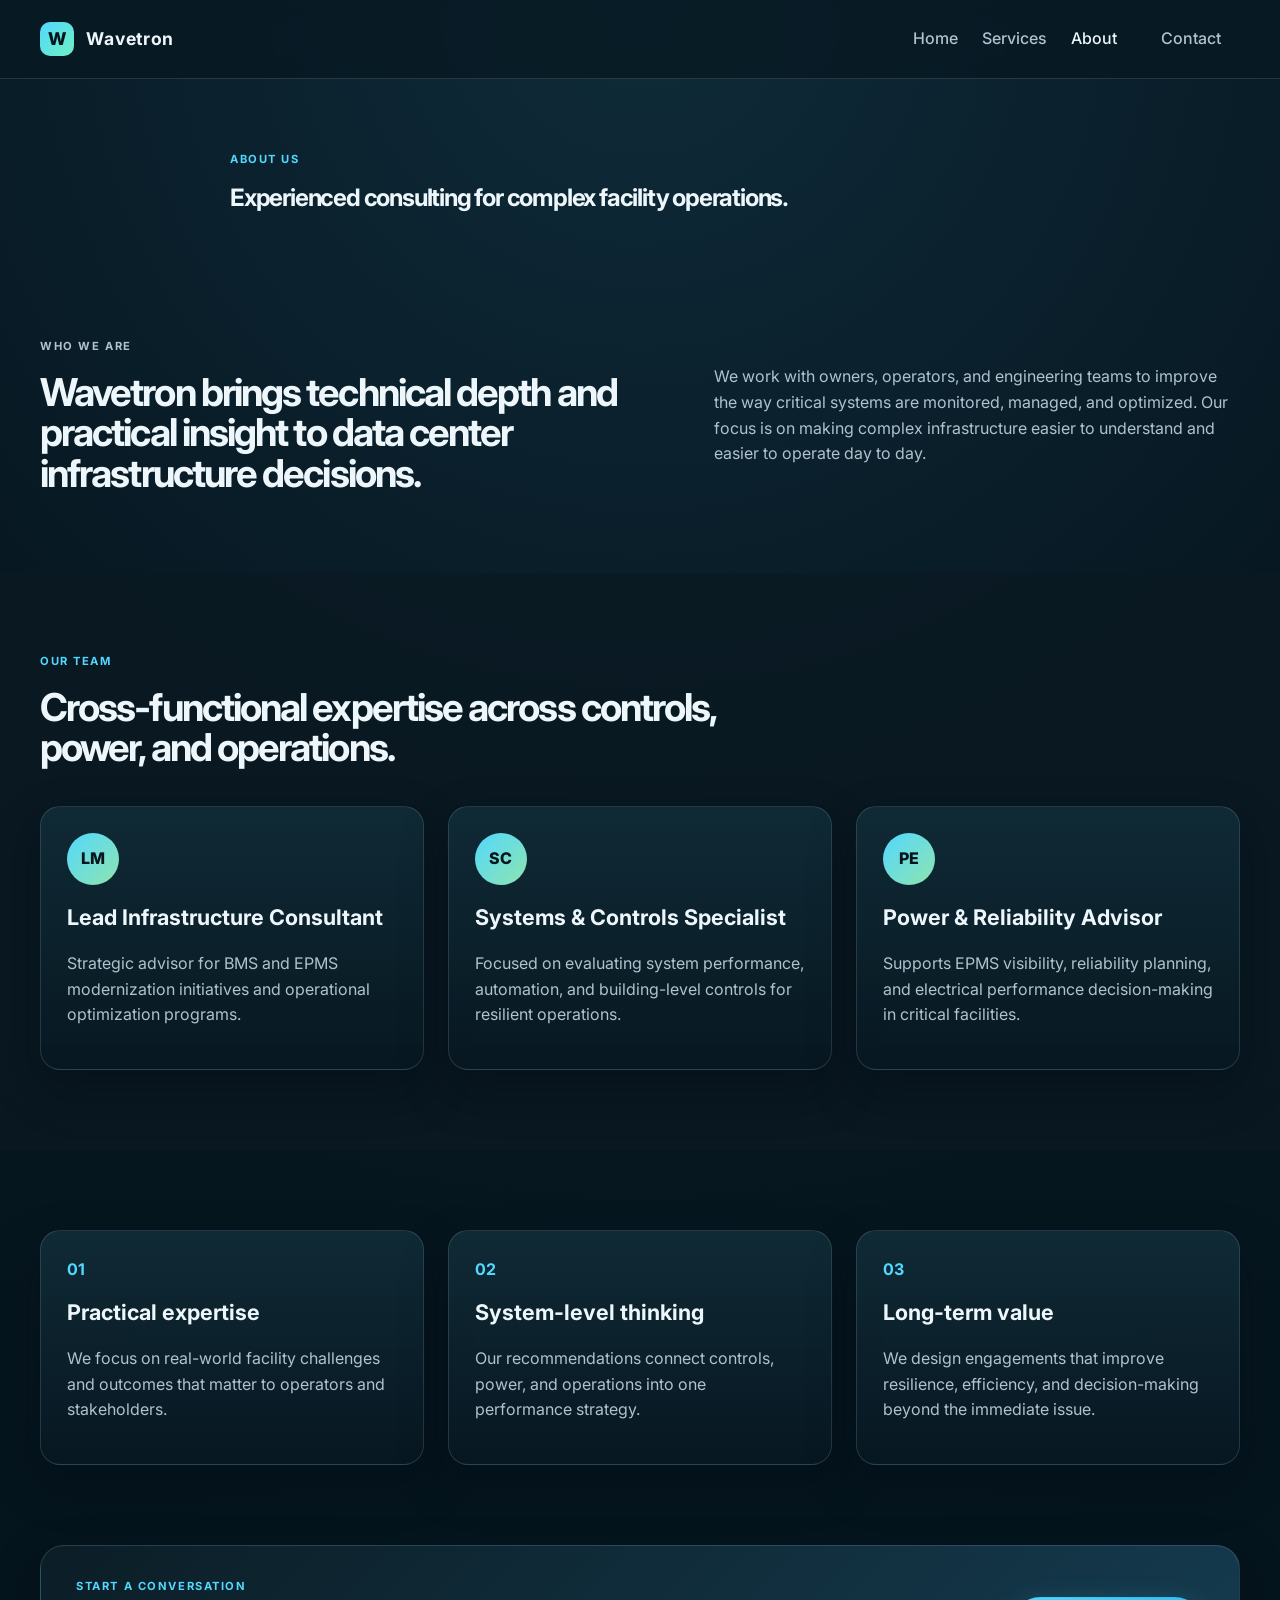
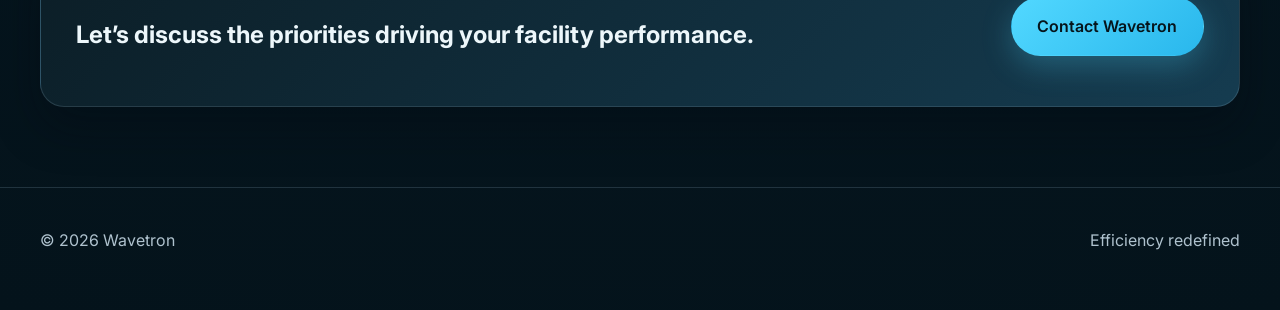
==== about.html @ efdc1553 "Create the Wavetron marketing website with home, services, and about pages plus styling and mobile n" ====
<!DOCTYPE html>
<html lang="en">
  <head>
    <meta charset="UTF-8" />
    <meta name="viewport" content="width=device-width, initial-scale=1.0" />
    <meta
      name="description"
      content="Learn about the Wavetron team and our approach to BMS and EPMS consulting for data center operations."
    />
    <title>About | Wavetron</title>
    <link rel="preconnect" href="https://fonts.googleapis.com" />
    <link rel="preconnect" href="https://fonts.gstatic.com" crossorigin />
    <link
      href="https://fonts.googleapis.com/css2?family=Inter:wght@400;500;600;700;800&display=swap"
      rel="stylesheet"
    />
    <link rel="stylesheet" href="styles.css" />
  </head>
  <body>
    <header class="site-header">
      <div class="container nav-wrap">
        <a href="index.html" class="brand" aria-label="Wavetron home">
          <span class="brand-mark">W</span>
          <span>Wavetron</span>
        </a>

        <button class="nav-toggle" aria-label="Toggle navigation" aria-expanded="false">
          <span></span>
          <span></span>
          <span></span>
        </button>

        <nav class="site-nav" aria-label="Main navigation">
          <a href="index.html">Home</a>
          <a href="services.html">Services</a>
          <a href="about.html" class="active">About</a>
          <a href="index.html#contact" class="btn btn-sm">Contact</a>
        </nav>
      </div>
    </header>

    <main>
      <section class="page-hero compact">
        <div class="container narrow">
          <p class="eyebrow">About us</p>
          <h1>Experienced consulting for complex facility operations.</h1>
        </div>
      </section>

      <section class="section">
        <div class="container about-intro">
          <div>
            <p class="eyebrow">Who we are</p>
            <h2>Wavetron brings technical depth and practical insight to data center infrastructure decisions.</h2>
          </div>
          <p>
            We work with owners, operators, and engineering teams to improve the way critical systems are monitored, managed, and optimized. Our focus is on making complex infrastructure easier to understand and easier to operate day to day.
          </p>
        </div>
      </section>

      <section class="section alt-bg">
        <div class="container">
          <div class="section-heading narrow">
            <p class="eyebrow">Our team</p>
            <h2>Cross-functional expertise across controls, power, and operations.</h2>
          </div>

          <div class="team-grid">
            <article class="team-card">
              <div class="avatar">LM</div>
              <h3>Lead Infrastructure Consultant</h3>
              <p>Strategic advisor for BMS and EPMS modernization initiatives and operational optimization programs.</p>
            </article>
            <article class="team-card">
              <div class="avatar">SC</div>
              <h3>Systems & Controls Specialist</h3>
              <p>Focused on evaluating system performance, automation, and building-level controls for resilient operations.</p>
            </article>
            <article class="team-card">
              <div class="avatar">PE</div>
              <h3>Power & Reliability Advisor</h3>
              <p>Supports EPMS visibility, reliability planning, and electrical performance decision-making in critical facilities.</p>
            </article>
          </div>
        </div>
      </section>

      <section class="section">
        <div class="container values-grid">
          <div class="value-card">
            <span>01</span>
            <h3>Practical expertise</h3>
            <p>We focus on real-world facility challenges and outcomes that matter to operators and stakeholders.</p>
          </div>
          <div class="value-card">
            <span>02</span>
            <h3>System-level thinking</h3>
            <p>Our recommendations connect controls, power, and operations into one performance strategy.</p>
          </div>
          <div class="value-card">
            <span>03</span>
            <h3>Long-term value</h3>
            <p>We design engagements that improve resilience, efficiency, and decision-making beyond the immediate issue.</p>
          </div>
        </div>
      </section>

      <section class="cta-band compact-band">
        <div class="container cta-inner">
          <div>
            <p class="eyebrow">Start a conversation</p>
            <h2>Let’s discuss the priorities driving your facility performance.</h2>
          </div>
          <a href="mailto:hello@wavetron.com" class="btn btn-primary">Contact Wavetron</a>
        </div>
      </section>
    </main>

    <footer class="site-footer">
      <div class="container footer-inner">
        <p>© <span id="year"></span> Wavetron</p>
        <p>Efficiency redefined</p>
      </div>
    </footer>

    <script src="script.js"></script>
  </body>
</html>
---- styles.css ----
:root {
  --bg: #071822;
  --bg-soft: #0d2330;
  --panel: rgba(12, 31, 39, 0.9);
  --panel-strong: #102f3d;
  --line: rgba(161, 196, 214, 0.18);
  --text: #edf7fb;
  --muted: #afc2ce;
  --accent: #52d8ff;
  --accent-strong: #29b7ec;
  --accent-soft: rgba(82, 216, 255, 0.12);
  --success: #8fe4ae;
  --shadow: 0 20px 45px rgba(3, 9, 17, 0.35);
  --radius: 20px;
  --max-width: 1200px;
}

* {
  box-sizing: border-box;
}

html {
  scroll-behavior: smooth;
}

body {
  margin: 0;
  font-family: "Inter", sans-serif;
  background: radial-gradient(circle at top, #0f2b39 0%, var(--bg) 42%, #04131b 100%);
  color: var(--text);
  line-height: 1.6;
}

a {
  color: inherit;
  text-decoration: none;
}

img {
  max-width: 100%;
  display: block;
}

.container {
  width: min(var(--max-width), calc(100% - 2rem));
  margin: 0 auto;
}

.site-header {
  position: sticky;
  top: 0;
  z-index: 20;
  backdrop-filter: blur(14px);
  background: rgba(7, 24, 34, 0.75);
  border-bottom: 1px solid var(--line);
}

.nav-wrap {
  display: flex;
  align-items: center;
  justify-content: space-between;
  min-height: 78px;
}

.brand {
  display: inline-flex;
  align-items: center;
  gap: 0.75rem;
  font-size: 1.1rem;
  font-weight: 700;
  letter-spacing: 0.04em;
}

.brand-mark {
  display: inline-grid;
  place-items: center;
  width: 2.15rem;
  height: 2.15rem;
  border-radius: 10px;
  background: linear-gradient(135deg, var(--accent), #6df0c2);
  color: #06151c;
  font-weight: 800;
}

.site-nav {
  display: flex;
  align-items: center;
  gap: 1.5rem;
}

.site-nav a {
  color: var(--muted);
  font-weight: 500;
  transition: color 0.2s ease;
}

.site-nav a:hover,
.site-nav a.active {
  color: var(--text);
}

.nav-toggle {
  display: none;
  flex-direction: column;
  gap: 0.3rem;
  background: transparent;
  border: 0;
  padding: 0.3rem;
  cursor: pointer;
}

.nav-toggle span {
  display: block;
  width: 1.5rem;
  height: 2px;
  background: var(--text);
  border-radius: 999px;
}

.btn {
  display: inline-flex;
  align-items: center;
  justify-content: center;
  border-radius: 999px;
  border: 1px solid transparent;
  font-weight: 600;
  transition: transform 0.2s ease, box-shadow 0.2s ease;
}

.btn:hover {
  transform: translateY(-1px);
}

.btn-sm {
  padding: 0.75rem 1.15rem;
}

.btn-primary {
  background: linear-gradient(135deg, var(--accent), var(--accent-strong));
  color: #06151c;
  padding: 1rem 1.6rem;
  box-shadow: 0 10px 30px rgba(82, 216, 255, 0.26);
}

.btn-secondary {
  border-color: rgba(255, 255, 255, 0.15);
  background: rgba(255, 255, 255, 0.02);
  color: var(--text);
  padding: 1rem 1.6rem;
}

.hero, .page-hero {
  padding: 5rem 0 3rem;
}

.hero-grid {
  display: grid;
  grid-template-columns: 1.1fr 0.9fr;
  gap: 3rem;
  align-items: center;
}

.eyebrow {
  margin: 0 0 1rem;
  text-transform: uppercase;
  letter-spacing: 0.14em;
  font-size: 0.7rem;
  font-weight: 700;
  color: var(--accent);
}

.hero-copy h1,
.page-hero h1,
.section-heading h2,
.detail-card h2,
.about-intro h2 {
  margin: 0;
  line-height: 1.05;
  letter-spacing: -0.05em;
}

.hero-copy h1 {
  font-size: clamp(2.8rem, 4vw, 5rem);
  max-width: 620px;
}

.lead {
  max-width: 560px;
  margin: 1.2rem 0 0;
  color: var(--muted);
  font-size: 1.1rem;
}

.hero-actions {
  display: flex;
  flex-wrap: wrap;
  gap: 1rem;
  margin-top: 2rem;
}

.hero-points {
  list-style: none;
  padding: 0;
  margin: 2rem 0 0;
  display: grid;
  gap: 0.8rem;
  color: var(--muted);
}

.hero-points li {
  display: flex;
  align-items: center;
  gap: 0.75rem;
}

.hero-points li::before {
  content: "";
  width: 0.7rem;
  height: 0.7rem;
  border-radius: 50%;
  background: linear-gradient(135deg, var(--accent), var(--success));
  box-shadow: 0 0 16px rgba(82, 216, 255, 0.5);
}

.hero-panel {
  display: grid;
  gap: 1rem;
}

.metric-card {
  background: linear-gradient(180deg, rgba(16, 47, 61, 0.96), rgba(8, 24, 34, 0.96));
  border: 1px solid var(--line);
  border-radius: var(--radius);
  padding: 1.2rem 1.3rem;
  box-shadow: var(--shadow);
}

.metric-card.large {
  padding: 1.6rem;
}

.metric-label {
  display: inline-block;
  color: var(--muted);
  font-size: 0.78rem;
  text-transform: uppercase;
  letter-spacing: 0.12em;
  margin-bottom: 0.7rem;
}

.metric-card strong {
  display: block;
  font-size: clamp(2rem, 4vw, 3rem);
  letter-spacing: -0.06em;
}

.metric-card small {
  color: var(--muted);
}

.mini-grid {
  display: grid;
  grid-template-columns: repeat(2, minmax(0, 1fr));
  gap: 1rem;
}

.signal-box {
  background: rgba(11, 32, 41, 0.9);
  border: 1px solid var(--line);
  border-radius: var(--radius);
  padding: 1.25rem 1.3rem;
}

.signal-header {
  display: flex;
  align-items: center;
  gap: 0.6rem;
  color: var(--muted);
}

.dot {
  width: 0.7rem;
  height: 0.7rem;
  display: inline-block;
  border-radius: 50%;
}

.dot.green {
  background: var(--success);
  box-shadow: 0 0 12px rgba(143, 228, 174, 0.8);
}

.signal-lines {
  display: grid;
  grid-template-columns: repeat(5, minmax(0, 1fr));
  gap: 0.5rem;
  align-items: end;
  height: 80px;
  margin-top: 1.3rem;
}

.signal-lines span {
  display: block;
  border-radius: 999px 999px 0 0;
  background: linear-gradient(180deg, var(--accent), rgba(82, 216, 255, 0.2));
}

.signal-lines span:nth-child(1) { height: 35%; }
.signal-lines span:nth-child(2) { height: 52%; }
.signal-lines span:nth-child(3) { height: 76%; }
.signal-lines span:nth-child(4) { height: 60%; }
.signal-lines span:nth-child(5) { height: 90%; }

.logo-strip {
  border-top: 1px solid var(--line);
  border-bottom: 1px solid var(--line);
  background: rgba(13, 35, 48, 0.55);
}

.strip-inner {
  display: flex;
  justify-content: center;
  flex-wrap: wrap;
  gap: 1.5rem 3rem;
  padding: 1rem 0;
  color: var(--muted);
  text-transform: uppercase;
  letter-spacing: 0.12em;
  font-size: 0.68rem;
}

.section {
  padding: 5rem 0;
}

.alt-bg {
  background: rgba(10, 25, 33, 0.7);
}

.section-heading {
  margin-bottom: 2.4rem;
}

.section-heading.narrow {
  max-width: 760px;
}

.section-heading h2,
.detail-card h2,
.about-intro h2 {
  font-size: clamp(2.2rem, 3vw, 3.2rem);
}

.feature-grid,
.service-preview-grid,
.team-grid,
.impact-grid,
.values-grid {
  display: grid;
  gap: 1.5rem;
}

.feature-grid {
  grid-template-columns: repeat(3, minmax(0, 1fr));
}

.feature-card,
.preview-card,
.team-card,
.impact-card,
.value-card,
.detail-card {
  background: linear-gradient(180deg, rgba(17, 44, 56, 0.9), rgba(8, 24, 34, 0.92));
  border: 1px solid var(--line);
  border-radius: var(--radius);
  box-shadow: var(--shadow);
}

.feature-card,
.preview-card,
.team-card,
.impact-card,
.value-card {
  padding: 1.6rem;
}

.feature-card .icon {
  display: inline-grid;
  place-items: center;
  width: 2.5rem;
  height: 2.5rem;
  border-radius: 12px;
  background: var(--accent-soft);
  color: var(--accent);
  font-weight: 700;
  margin-bottom: 1rem;
}

.feature-card h3,
.preview-card h3,
.team-card h3,
.value-card h3 {
  margin: 0 0 0.8rem;
  font-size: 1.35rem;
}

.feature-card p,
.preview-card p,
.team-card p,
.impact-card p,
.value-card p,
.detail-card p,
.about-intro p,
.timeline-item p,
.check-list p,
.service-details li {
  color: var(--muted);
}

.split-layout {
  display: grid;
  grid-template-columns: 1fr 1fr;
  gap: 2rem;
  align-items: center;
}

.check-list {
  display: grid;
  gap: 1rem;
}

.check-list > div {
  display: flex;
  align-items: flex-start;
  gap: 0.8rem;
}

.check {
  display: inline-grid;
  place-items: center;
  width: 1.7rem;
  height: 1.7rem;
  border-radius: 50%;
  background: rgba(143, 228, 174, 0.12);
  color: var(--success);
  font-weight: 700;
}

.service-preview-grid {
  grid-template-columns: repeat(3, minmax(0, 1fr));
}

.preview-card a {
  display: inline-block;
  margin-top: 1rem;
  color: var(--accent);
  font-weight: 600;
}

.cta-band {
  padding: 2rem 0 5rem;
}

.cta-inner {
  display: flex;
  align-items: center;
  justify-content: space-between;
  gap: 1.5rem;
  background: linear-gradient(135deg, rgba(12, 31, 39, 0.96), rgba(22, 62, 82, 0.96));
  border: 1px solid var(--line);
  border-radius: 24px;
  padding: 2rem 2.2rem;
  box-shadow: var(--shadow);
}

.compact-band {
  padding-top: 0;
}

.site-footer {
  border-top: 1px solid var(--line);
  padding: 1.5rem 0 2.5rem;
}

.footer-inner {
  display: flex;
  align-items: center;
  justify-content: space-between;
  gap: 1rem;
  color: var(--muted);
}

.page-hero.compact {
  padding-top: 4.5rem;
}

.narrow {
  max-width: 820px;
}

.service-details {
  display: grid;
  grid-template-columns: repeat(2, minmax(0, 1fr));
  gap: 1.5rem;
}

.detail-card {
  padding: 2rem;
}

.detail-card ul {
  margin: 1.3rem 0 0;
  padding-left: 1.1rem;
  display: grid;
  gap: 0.7rem;
}

.timeline {
  display: grid;
  gap: 1rem;
}

.timeline-item {
  display: grid;
  grid-template-columns: 72px 1fr;
  gap: 1rem;
  background: rgba(15, 37, 48, 0.9);
  border: 1px solid var(--line);
  border-radius: var(--radius);
  padding: 1.2rem 1.4rem;
}

.timeline-item span {
  display: inline-grid;
  place-items: center;
  width: 3rem;
  height: 3rem;
  border-radius: 50%;
  background: var(--accent-soft);
  color: var(--accent);
  font-weight: 700;
}

.timeline-item h3 {
  margin: 0 0 0.35rem;
}

.impact-grid {
  grid-template-columns: repeat(3, minmax(0, 1fr));
}

.impact-card strong {
  display: block;
  margin-bottom: 0.6rem;
  font-size: 1.2rem;
}

.about-intro {
  display: grid;
  grid-template-columns: 1.1fr 0.9fr;
  gap: 2rem;
  align-items: center;
}

.team-grid {
  grid-template-columns: repeat(3, minmax(0, 1fr));
}

.avatar {
  display: inline-grid;
  place-items: center;
  width: 3.3rem;
  height: 3.3rem;
  border-radius: 50%;
  background: linear-gradient(135deg, var(--accent), #8fe4ae);
  color: #06151c;
  font-weight: 800;
  margin-bottom: 0.95rem;
}

.values-grid {
  grid-template-columns: repeat(3, minmax(0, 1fr));
}

.value-card span {
  display: inline-block;
  color: var(--accent);
  font-weight: 700;
  margin-bottom: 0.8rem;
}

@media (max-width: 900px) {
  .hero-grid,
  .split-layout,
  .about-intro,
  .service-details,
  .feature-grid,
  .service-preview-grid,
  .team-grid,
  .impact-grid,
  .values-grid {
    grid-template-columns: 1fr;
  }

  .cta-inner,
  .footer-inner {
    flex-direction: column;
    align-items: flex-start;
  }
}

@media (max-width: 720px) {
  .nav-toggle {
    display: flex;
  }

  .site-nav {
    position: absolute;
    top: 78px;
    left: 1rem;
    right: 1rem;
    display: none;
    flex-direction: column;
    align-items: flex-start;
    gap: 0.8rem;
    padding: 1rem 1.2rem;
    background: rgba(7, 24, 34, 0.96);
    border: 1px solid var(--line);
    border-radius: 18px;
    box-shadow: var(--shadow);
  }

  .site-nav.is-open {
    display: flex;
  }

  .hero {
    padding-top: 3rem;
  }

  .section {
    padding: 4rem 0;
  }

  .cta-inner {
    padding: 1.5rem;
  }
}
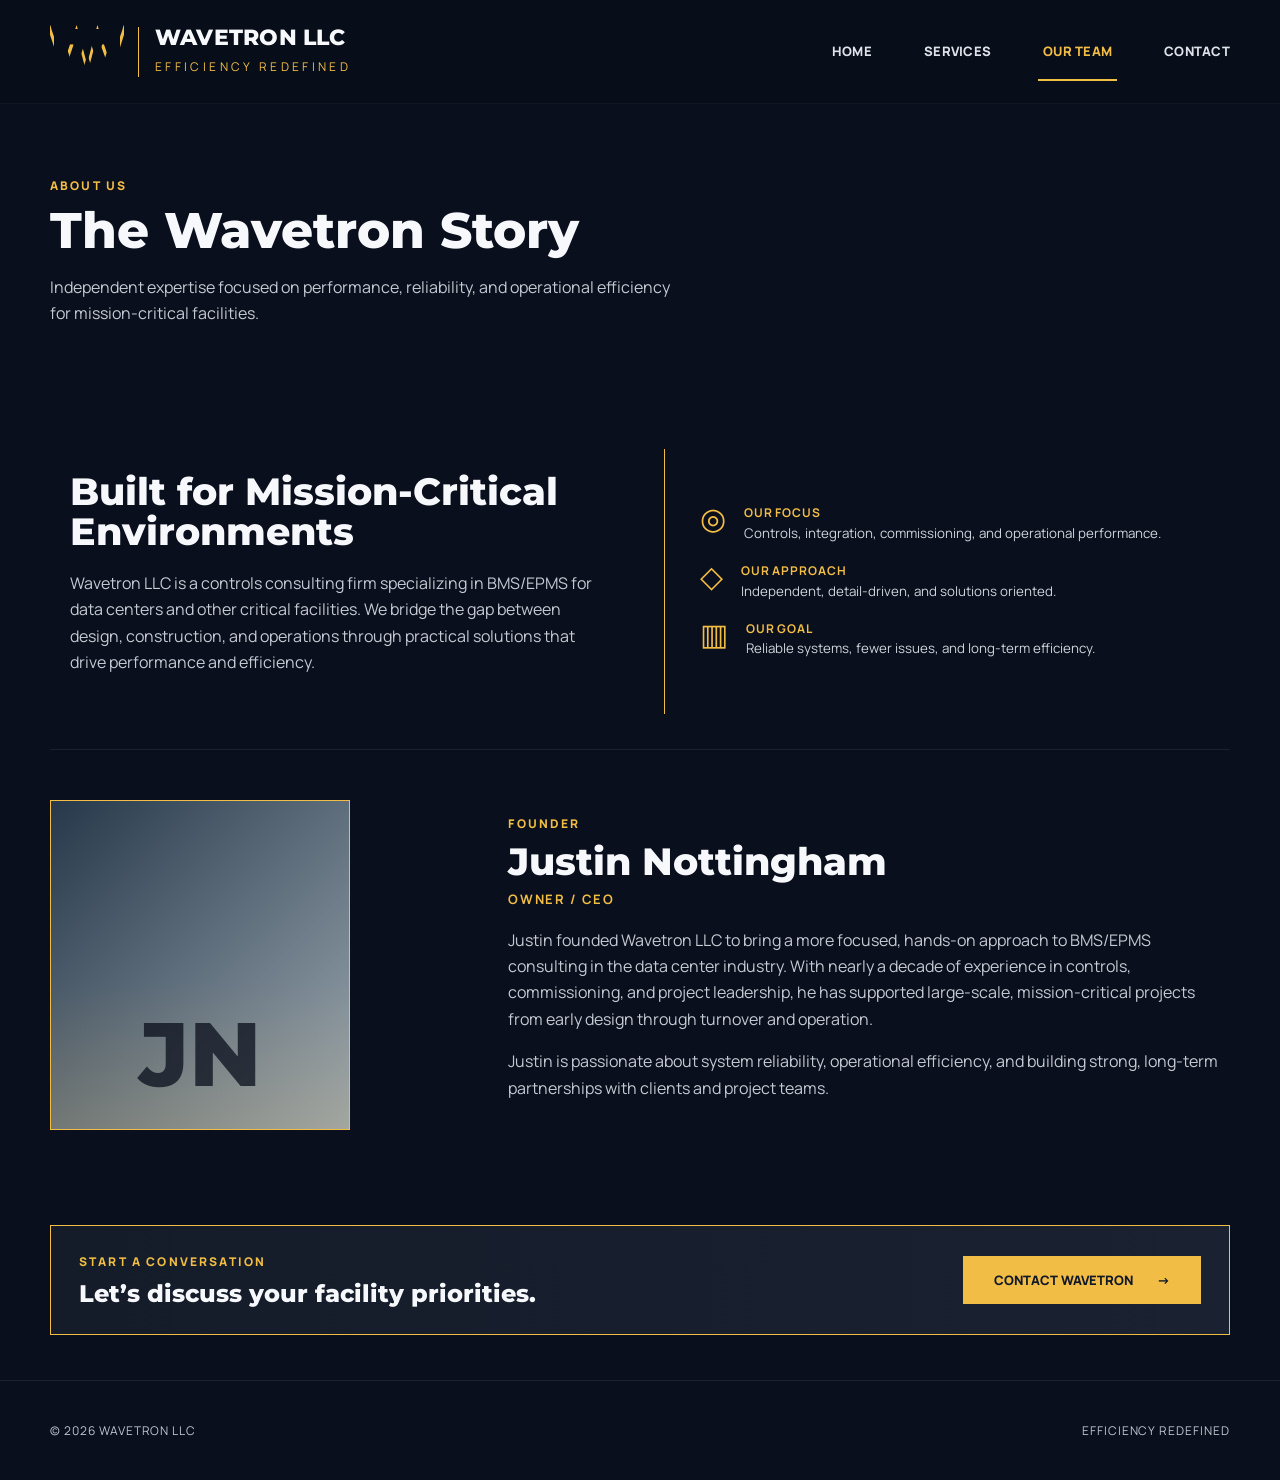
==== commit 9489179d: "Redesign Wavetron website to match the supplied dark navy and gold reference layout" ====
--- a/about.html
+++ b/about.html
@@ -1,129 +1,21 @@
 <!DOCTYPE html>
 <html lang="en">
   <head>
-    <meta charset="UTF-8" />
-    <meta name="viewport" content="width=device-width, initial-scale=1.0" />
-    <meta
-      name="description"
-      content="Learn about the Wavetron team and our approach to BMS and EPMS consulting for data center operations."
-    />
-    <title>About | Wavetron</title>
-    <link rel="preconnect" href="https://fonts.googleapis.com" />
-    <link rel="preconnect" href="https://fonts.gstatic.com" crossorigin />
-    <link
-      href="https://fonts.googleapis.com/css2?family=Inter:wght@400;500;600;700;800&display=swap"
-      rel="stylesheet"
-    />
+    <meta charset="UTF-8" /><meta name="viewport" content="width=device-width, initial-scale=1.0" />
+    <meta name="description" content="Learn about Wavetron LLC and our team of BMS and EPMS consulting professionals." />
+    <title>Our Team | Wavetron LLC</title>
+    <link rel="preconnect" href="https://fonts.googleapis.com" /><link rel="preconnect" href="https://fonts.gstatic.com" crossorigin />
+    <link href="https://fonts.googleapis.com/css2?family=Manrope:wght@400;500;600;700;800&family=Montserrat:wght@600;700;800&display=swap" rel="stylesheet" />
     <link rel="stylesheet" href="styles.css" />
   </head>
   <body>
-    <header class="site-header">
-      <div class="container nav-wrap">
-        <a href="index.html" class="brand" aria-label="Wavetron home">
-          <span class="brand-mark">W</span>
-          <span>Wavetron</span>
-        </a>
-
-        <button class="nav-toggle" aria-label="Toggle navigation" aria-expanded="false">
-          <span></span>
-          <span></span>
-          <span></span>
-        </button>
-
-        <nav class="site-nav" aria-label="Main navigation">
-          <a href="index.html">Home</a>
-          <a href="services.html">Services</a>
-          <a href="about.html" class="active">About</a>
-          <a href="index.html#contact" class="btn btn-sm">Contact</a>
-        </nav>
-      </div>
-    </header>
-
+    <header class="site-header"><div class="container nav-wrap"><a href="index.html" class="brand"><span class="brand-mark">W</span><span class="brand-copy"><strong>WAVETRON LLC</strong><small>EFFICIENCY REDEFINED</small></span></a><button class="nav-toggle" aria-label="Toggle navigation" aria-expanded="false"><span></span><span></span><span></span></button><nav class="site-nav"><a href="index.html">HOME</a><a href="services.html">SERVICES</a><a href="about.html" class="active">OUR TEAM</a><a href="index.html#contact">CONTACT</a></nav></div></header>
     <main>
-      <section class="page-hero compact">
-        <div class="container narrow">
-          <p class="eyebrow">About us</p>
-          <h1>Experienced consulting for complex facility operations.</h1>
-        </div>
-      </section>
-
-      <section class="section">
-        <div class="container about-intro">
-          <div>
-            <p class="eyebrow">Who we are</p>
-            <h2>Wavetron brings technical depth and practical insight to data center infrastructure decisions.</h2>
-          </div>
-          <p>
-            We work with owners, operators, and engineering teams to improve the way critical systems are monitored, managed, and optimized. Our focus is on making complex infrastructure easier to understand and easier to operate day to day.
-          </p>
-        </div>
-      </section>
-
-      <section class="section alt-bg">
-        <div class="container">
-          <div class="section-heading narrow">
-            <p class="eyebrow">Our team</p>
-            <h2>Cross-functional expertise across controls, power, and operations.</h2>
-          </div>
-
-          <div class="team-grid">
-            <article class="team-card">
-              <div class="avatar">LM</div>
-              <h3>Lead Infrastructure Consultant</h3>
-              <p>Strategic advisor for BMS and EPMS modernization initiatives and operational optimization programs.</p>
-            </article>
-            <article class="team-card">
-              <div class="avatar">SC</div>
-              <h3>Systems & Controls Specialist</h3>
-              <p>Focused on evaluating system performance, automation, and building-level controls for resilient operations.</p>
-            </article>
-            <article class="team-card">
-              <div class="avatar">PE</div>
-              <h3>Power & Reliability Advisor</h3>
-              <p>Supports EPMS visibility, reliability planning, and electrical performance decision-making in critical facilities.</p>
-            </article>
-          </div>
-        </div>
-      </section>
-
-      <section class="section">
-        <div class="container values-grid">
-          <div class="value-card">
-            <span>01</span>
-            <h3>Practical expertise</h3>
-            <p>We focus on real-world facility challenges and outcomes that matter to operators and stakeholders.</p>
-          </div>
-          <div class="value-card">
-            <span>02</span>
-            <h3>System-level thinking</h3>
-            <p>Our recommendations connect controls, power, and operations into one performance strategy.</p>
-          </div>
-          <div class="value-card">
-            <span>03</span>
-            <h3>Long-term value</h3>
-            <p>We design engagements that improve resilience, efficiency, and decision-making beyond the immediate issue.</p>
-          </div>
-        </div>
-      </section>
-
-      <section class="cta-band compact-band">
-        <div class="container cta-inner">
-          <div>
-            <p class="eyebrow">Start a conversation</p>
-            <h2>Let’s discuss the priorities driving your facility performance.</h2>
-          </div>
-          <a href="mailto:hello@wavetron.com" class="btn btn-primary">Contact Wavetron</a>
-        </div>
-      </section>
+      <section class="page-hero"><div class="container"><p class="eyebrow">ABOUT US</p><h1>The Wavetron Story</h1><p>Independent expertise focused on performance, reliability, and operational efficiency for mission-critical facilities.</p></div></section>
+      <section class="story-section"><div class="container story-details"><div class="story-main"><h2>Built for Mission-Critical Environments</h2><p>Wavetron LLC is a controls consulting firm specializing in BMS/EPMS for data centers and other critical facilities. We bridge the gap between design, construction, and operations through practical solutions that drive performance and efficiency.</p></div><div class="story-list"><div><span class="line-icon">◎</span><p><strong>OUR FOCUS</strong><small>Controls, integration, commissioning, and operational performance.</small></p></div><div><span class="line-icon">◇</span><p><strong>OUR APPROACH</strong><small>Independent, detail-driven, and solutions oriented.</small></p></div><div><span class="line-icon">▥</span><p><strong>OUR GOAL</strong><small>Reliable systems, fewer issues, and long-term efficiency.</small></p></div></div></div>
+      <div class="container founder-grid"><div class="founder-portrait"><span>JN</span></div><div class="founder-copy"><p class="eyebrow">FOUNDER</p><h2>Justin Nottingham</h2><h3>OWNER / CEO</h3><p>Justin founded Wavetron LLC to bring a more focused, hands-on approach to BMS/EPMS consulting in the data center industry. With nearly a decade of experience in controls, commissioning, and project leadership, he has supported large-scale, mission-critical projects from early design through turnover and operation.</p><p>Justin is passionate about system reliability, operational efficiency, and building strong, long-term partnerships with clients and project teams.</p></div></div></section>
+      <section class="cta-band"><div class="container cta-inner"><div><p class="eyebrow">START A CONVERSATION</p><h2>Let’s discuss your facility priorities.</h2></div><a href="mailto:hello@wavetron.com" class="btn btn-primary">CONTACT WAVETRON <span>→</span></a></div></section>
     </main>
-
-    <footer class="site-footer">
-      <div class="container footer-inner">
-        <p>© <span id="year"></span> Wavetron</p>
-        <p>Efficiency redefined</p>
-      </div>
-    </footer>
-
-    <script src="script.js"></script>
+    <footer class="site-footer"><div class="container footer-inner"><p>© <span id="year"></span> WAVETRON LLC</p><p>EFFICIENCY REDEFINED</p></div></footer><script src="script.js"></script>
   </body>
 </html>
--- a/styles.css
+++ b/styles.css
@@ -1,648 +1,116 @@
 :root {
-  --bg: #071822;
-  --bg-soft: #0d2330;
-  --panel: rgba(12, 31, 39, 0.9);
-  --panel-strong: #102f3d;
-  --line: rgba(161, 196, 214, 0.18);
-  --text: #edf7fb;
-  --muted: #afc2ce;
-  --accent: #52d8ff;
-  --accent-strong: #29b7ec;
-  --accent-soft: rgba(82, 216, 255, 0.12);
-  --success: #8fe4ae;
-  --shadow: 0 20px 45px rgba(3, 9, 17, 0.35);
-  --radius: 20px;
-  --max-width: 1200px;
+  --navy: #090f1c;
+  --navy-2: #101827;
+  --panel: #141c2a;
+  --panel-2: #1a2231;
+  --gold: #f2bd45;
+  --gold-2: #d99c24;
+  --text: #f7f8fb;
+  --muted: #c5c9d2;
+  --line: rgba(242,189,69,.22);
+  --max: 1180px;
 }
+* { box-sizing: border-box; }
+html { scroll-behavior: smooth; }
+body { margin: 0; font-family: "Manrope", sans-serif; background: var(--navy); color: var(--text); line-height: 1.65; }
+a { color: inherit; text-decoration: none; }
+img { max-width: 100%; display: block; }
+.container { width: min(var(--max), calc(100% - 48px)); margin: 0 auto; }
 
-* {
-  box-sizing: border-box;
+.site-header { height: 104px; position: relative; z-index: 30; background: rgba(8,13,25,.96); border-bottom: 1px solid rgba(255,255,255,.04); }
+.nav-wrap { height: 104px; display: flex; align-items: center; justify-content: space-between; }
+.brand { display: flex; align-items: center; gap: 14px; }
+.brand-mark { width: 74px; height: 54px; display: grid; place-items: center; color: var(--gold); border: 4px solid var(--gold); border-bottom: 0; clip-path: polygon(0 0,18% 72%,36% 0,50% 72%,64% 0,82% 72%,100% 0,100% 18%,83% 92%,64% 20%,50% 92%,36% 20%,18% 92%,0 18%); font: 800 38px/1 "Montserrat",sans-serif; padding-top: 8px; }
+.brand-copy { display: flex; flex-direction: column; border-left: 1px solid var(--gold); padding-left: 16px; }
+.brand-copy strong { font: 800 22px/1 "Montserrat",sans-serif; letter-spacing: .01em; }
+.brand-copy small { margin-top: 8px; color: var(--gold); font-size: 12px; letter-spacing: .28em; }
+.site-nav { display: flex; align-items: center; gap: 52px; }
+.site-nav a { position: relative; color: #dfe3e9; font-size: 13px; font-weight: 800; letter-spacing: .02em; }
+.site-nav a.active, .site-nav a:hover { color: var(--gold); }
+.site-nav a.active::after { content:""; position:absolute; left:-5px; right:-5px; bottom:-18px; height:2px; background:var(--gold); }
+.nav-toggle { display:none; border:0; background:transparent; }
+
+.hero { position: relative; min-height: 540px; background: linear-gradient(90deg, rgba(8,13,25,.98) 0%, rgba(8,13,25,.82) 38%, rgba(8,13,25,.12) 74%), url("https://images.unsplash.com/photo-1558494949-ef010cbdcc31?auto=format&fit=crop&w=1800&q=85") center/cover; }
+.home-hero { display:flex; align-items:center; }
+.hero-grid { display:grid; grid-template-columns: 58% 42%; }
+.hero-copy { padding: 70px 0 90px; }
+.hero-copy h1 { margin:0; font: 800 clamp(42px,5vw,62px)/1.08 "Montserrat",sans-serif; letter-spacing:-.03em; }
+.hero-copy h1 span { color:var(--gold); }
+.hero-copy .lead { max-width:590px; margin:38px 0 28px; padding-left:0; border-left:0; color:#e2e5ea; font-size:17px; }
+.hero-actions { display:flex; gap:16px; }
+.btn { min-height:48px; display:inline-flex; align-items:center; justify-content:center; gap:24px; padding:0 30px; border:1px solid transparent; font-size:13px; font-weight:800; }
+.btn-primary { background:var(--gold); color:#111827; border-radius:0; }
+.btn-primary:hover { background:#ffd16a; }
+.btn-secondary { border:1px solid rgba(255,255,255,.38); background:rgba(8,13,25,.25); }
+
+.capabilities-strip { height:82px; background:#151c29; border-top:1px solid var(--line); border-bottom:1px solid rgba(255,255,255,.07); }
+.capability-grid { height:82px; display:grid; grid-template-columns:repeat(4,1fr); }
+.capability { display:flex; align-items:center; justify-content:center; gap:18px; border-right:1px solid rgba(255,255,255,.07); }
+.capability:last-child { border-right:0; }
+.line-icon { color:var(--gold); font-size:30px; line-height:1; }
+.capability div { display:flex; flex-direction:column; }
+.capability strong { font:800 12px/1.2 "Montserrat",sans-serif; }
+.capability small { margin-top:5px; color:#b7bec9; font-size:12px; letter-spacing:.22em; }
+
+.eyebrow { margin:0 0 8px; color:var(--gold); font-size:12px; font-weight:800; letter-spacing:.18em; }
+.story-section { background:var(--navy); }
+.story-grid { position:relative; min-height:310px; display:grid; grid-template-columns:42% 58%; align-items:center; }
+.story-grid::before { content:""; position:absolute; z-index:0; left:-900px; right:-900px; top:0; bottom:0; background:linear-gradient(90deg,#090f1c 0%,#090f1c 45%,#111827 45%,#111827 100%); }
+.story-copy, .story-image { position:relative; z-index:1; }
+.story-copy { padding-right:40px; }
+.story-copy h2 { margin:0 0 10px; font:800 38px/1.1 "Montserrat",sans-serif; }
+.story-copy p:last-child { max-width:430px; color:var(--muted); }
+.story-image { height:310px; background:linear-gradient(90deg,rgba(9,15,28,.05),rgba(9,15,28,.15)), url("https://images.unsplash.com/photo-1558494949-ef010cbdcc31?auto=format&fit=crop&w=1200&q=85") center/cover; }
+.story-details { min-height:310px; display:grid; grid-template-columns:52% 48%; border-bottom:1px solid rgba(255,255,255,.07); }
+.story-main { padding:58px 50px 58px 20px; }
+.story-main h2 { max-width:520px; margin:0 0 18px; font:800 38px/1.05 "Montserrat",sans-serif; }
+.story-main p { max-width:560px; color:var(--muted); }
+.story-list { margin:35px 0; padding:25px 18px 25px 35px; display:flex; flex-direction:column; justify-content:center; border-left:1px solid var(--gold); }
+.story-list div { display:flex; align-items:flex-start; gap:18px; margin:8px 0; }
+.story-list p { display:flex; flex-direction:column; margin:0; }
+.story-list strong { color:var(--gold); font-size:12px; letter-spacing:.08em; }
+.story-list small { color:#cfd3da; }
+.founder-grid { min-height:430px; display:grid; grid-template-columns:38% 62%; align-items:center; }
+.founder-portrait { height:330px; width:300px; border:1px solid var(--gold); background:linear-gradient(180deg,transparent 55%,rgba(217,156,36,.12)), linear-gradient(135deg,#26384a,#9ca8b1); display:flex; align-items:flex-end; justify-content:center; }
+.founder-portrait span { font:800 90px/1 "Montserrat",sans-serif; color:rgba(9,15,28,.75); margin-bottom:30px; }
+.founder-copy { padding:45px 0 45px 10px; }
+.founder-copy h2 { margin:0; font:800 38px/1.1 "Montserrat",sans-serif; }
+.founder-copy h3 { margin:6px 0 16px; color:var(--gold); font-size:13px; letter-spacing:.12em; }
+.founder-copy p:not(.eyebrow) { color:var(--muted); }
+
+.services-preview { background:linear-gradient(180deg,var(--navy),#070c16); }
+.services-hero-grid { min-height:350px; display:grid; grid-template-columns:50% 50%; }
+.services-copy { padding:55px 55px 55px 20px; }
+.services-copy h2 { margin:0 0 18px; font:800 38px/1.05 "Montserrat",sans-serif; }
+.services-copy p { max-width:480px; color:var(--muted); }
+.services-copy .btn { margin-top:12px; }
+.services-image { background:linear-gradient(90deg,rgba(9,15,28,.05),rgba(9,15,28,.12)), url("https://images.unsplash.com/photo-1558494949-ef010cbdcc31?auto=format&fit=crop&w=1400&q=85") center/cover; }
+.services-heading { text-align:center; padding:34px 0 30px; }
+.services-heading h2 { position:relative; margin:0; font:800 25px/1 "Montserrat",sans-serif; }
+.services-heading h2::before,.services-heading h2::after { content:""; position:absolute; top:12px; width:28%; height:1px; background:var(--gold); }
+.services-heading h2::before { left:0; }.services-heading h2::after { right:0; }
+.services-heading p { color:#cbd0d8; font-size:11px; letter-spacing:.12em; }
+.services-grid { display:grid; grid-template-columns:repeat(3,1fr); gap:12px; }
+.services-grid article { min-height:110px; display:flex; gap:20px; align-items:flex-start; padding:18px; background:rgba(20,28,42,.88); border:1px solid rgba(255,255,255,.04); }
+.services-grid h3 { margin:0 0 6px; font:800 12px/1.35 "Montserrat",sans-serif; }
+.services-grid p { margin:0; color:#bdc4ce; font-size:11px; line-height:1.45; }
+.cta-panel { min-height:108px; margin:28px 0 35px; display:grid; grid-template-columns:130px 1fr auto; align-items:center; border:1px solid var(--gold); background:linear-gradient(90deg,rgba(17,25,38,.98),rgba(24,34,49,.98)); }
+.cta-mark { height:108px; display:grid; place-items:center; color:var(--gold); border-right:1px solid rgba(255,255,255,.05); font:800 65px/1 "Montserrat",sans-serif; }
+.cta-panel div { padding:0 30px; }.cta-panel h2 { margin:0; font:800 18px/1.2 "Montserrat",sans-serif; }.cta-panel p { margin:5px 0 0; color:#bdc4ce; }.cta-panel .btn { margin-right:18px; }
+
+.page-hero { min-height:310px; display:flex; align-items:center; background:linear-gradient(90deg,#090f1c 0%,rgba(9,15,28,.88) 55%,rgba(9,15,28,.4)),url("https://images.unsplash.com/photo-1558494949-ef010cbdcc31?auto=format&fit=crop&w=1600&q=85") center/cover; }
+.page-hero h1 { margin:0; font:800 50px/1.08 "Montserrat",sans-serif; }.page-hero p:last-child { max-width:620px; color:var(--muted); }
+.section { padding:70px 0; }.alt-bg { background:#101827; }.section-heading { margin-bottom:32px; }.section-heading h2 { margin:0; font:800 38px/1.1 "Montserrat",sans-serif; }
+.service-details { display:grid; grid-template-columns:1fr 1fr; gap:18px; }.detail-card { padding:34px; background:var(--panel); border:1px solid rgba(255,255,255,.06); }.detail-card h2 { margin:0 0 12px; font:800 26px/1.1 "Montserrat",sans-serif; }.detail-card p:not(.eyebrow) { color:var(--muted); }.detail-card ul { margin:20px 0 0; padding-left:18px; }.detail-card li { color:#d2d6dd; margin:7px 0; }
+.timeline { display:grid; gap:10px; }.timeline-item { display:grid; grid-template-columns:72px 1fr; align-items:center; min-height:90px; background:var(--panel); border:1px solid rgba(255,255,255,.05); }.timeline-item > span { justify-self:center; color:var(--gold); font:800 22px/1 "Montserrat",sans-serif; }.timeline-item h3 { margin:0; }.timeline-item p { margin:3px 0 0; color:var(--muted); }
+.cta-band { padding:45px 0; }.cta-inner { min-height:110px; display:flex; align-items:center; justify-content:space-between; border:1px solid var(--gold); padding:20px 28px; background:linear-gradient(90deg,var(--panel),var(--panel-2)); }.cta-inner h2 { margin:0; font:800 24px/1.2 "Montserrat",sans-serif; }
+.site-footer { height:100px; display:flex; align-items:center; border-top:1px solid rgba(255,255,255,.08); }.footer-inner { display:flex; justify-content:space-between; color:#bfc5ce; font-size:12px; letter-spacing:.08em; }
+
+@media (max-width:900px) {
+  .container { width:min(100% - 32px,var(--max)); }.site-header,.nav-wrap { height:82px; }.nav-toggle { display:flex; flex-direction:column; gap:5px; }.nav-toggle span { width:26px; height:2px; background:white; }.brand-mark { width:58px; height:44px; }.brand-copy strong { font-size:17px; }.brand-copy small { font-size:9px; }
+  .site-nav { display:none; position:absolute; top:82px; left:16px; right:16px; flex-direction:column; align-items:flex-start; gap:18px; padding:20px; background:#111827; border:1px solid var(--line); }.site-nav.is-open { display:flex; }.site-nav a.active::after { display:none; }
+  .hero { min-height:520px; }.hero-grid { grid-template-columns:1fr; }.hero-copy h1 { font-size:43px; }.capabilities-strip { height:auto; }.capability-grid { height:auto; grid-template-columns:1fr 1fr; }.capability { min-height:76px; border-bottom:1px solid rgba(255,255,255,.07); }
+  .story-grid { grid-template-columns:1fr; }.story-grid::before { left:-16px; right:-16px; }.story-copy { padding:55px 0; }.story-image { height:260px; }.story-details { grid-template-columns:1fr; }.story-main { padding:50px 0; }.story-list { margin:0 0 40px; }.founder-grid { grid-template-columns:1fr; padding:50px 0; }.founder-portrait { width:min(300px,100%); }.founder-copy { padding:35px 0 0; }
+  .services-hero-grid { grid-template-columns:1fr; }.services-copy { padding:55px 0; }.services-image { height:300px; }.services-grid { grid-template-columns:1fr 1fr; }.cta-panel { grid-template-columns:90px 1fr; }.cta-mark { grid-row:1/3; height:100%; }.cta-panel .btn { grid-column:2; margin:0 20px 20px; justify-self:start; }.service-details { grid-template-columns:1fr; }.cta-inner { flex-direction:column; align-items:flex-start; gap:20px; }.footer-inner { width:100%; }
 }
-
-html {
-  scroll-behavior: smooth;
-}
-
-body {
-  margin: 0;
-  font-family: "Inter", sans-serif;
-  background: radial-gradient(circle at top, #0f2b39 0%, var(--bg) 42%, #04131b 100%);
-  color: var(--text);
-  line-height: 1.6;
-}
-
-a {
-  color: inherit;
-  text-decoration: none;
-}
-
-img {
-  max-width: 100%;
-  display: block;
-}
-
-.container {
-  width: min(var(--max-width), calc(100% - 2rem));
-  margin: 0 auto;
-}
-
-.site-header {
-  position: sticky;
-  top: 0;
-  z-index: 20;
-  backdrop-filter: blur(14px);
-  background: rgba(7, 24, 34, 0.75);
-  border-bottom: 1px solid var(--line);
-}
-
-.nav-wrap {
-  display: flex;
-  align-items: center;
-  justify-content: space-between;
-  min-height: 78px;
-}
-
-.brand {
-  display: inline-flex;
-  align-items: center;
-  gap: 0.75rem;
-  font-size: 1.1rem;
-  font-weight: 700;
-  letter-spacing: 0.04em;
-}
-
-.brand-mark {
-  display: inline-grid;
-  place-items: center;
-  width: 2.15rem;
-  height: 2.15rem;
-  border-radius: 10px;
-  background: linear-gradient(135deg, var(--accent), #6df0c2);
-  color: #06151c;
-  font-weight: 800;
-}
-
-.site-nav {
-  display: flex;
-  align-items: center;
-  gap: 1.5rem;
-}
-
-.site-nav a {
-  color: var(--muted);
-  font-weight: 500;
-  transition: color 0.2s ease;
-}
-
-.site-nav a:hover,
-.site-nav a.active {
-  color: var(--text);
-}
-
-.nav-toggle {
-  display: none;
-  flex-direction: column;
-  gap: 0.3rem;
-  background: transparent;
-  border: 0;
-  padding: 0.3rem;
-  cursor: pointer;
-}
-
-.nav-toggle span {
-  display: block;
-  width: 1.5rem;
-  height: 2px;
-  background: var(--text);
-  border-radius: 999px;
-}
-
-.btn {
-  display: inline-flex;
-  align-items: center;
-  justify-content: center;
-  border-radius: 999px;
-  border: 1px solid transparent;
-  font-weight: 600;
-  transition: transform 0.2s ease, box-shadow 0.2s ease;
-}
-
-.btn:hover {
-  transform: translateY(-1px);
-}
-
-.btn-sm {
-  padding: 0.75rem 1.15rem;
-}
-
-.btn-primary {
-  background: linear-gradient(135deg, var(--accent), var(--accent-strong));
-  color: #06151c;
-  padding: 1rem 1.6rem;
-  box-shadow: 0 10px 30px rgba(82, 216, 255, 0.26);
-}
-
-.btn-secondary {
-  border-color: rgba(255, 255, 255, 0.15);
-  background: rgba(255, 255, 255, 0.02);
-  color: var(--text);
-  padding: 1rem 1.6rem;
-}
-
-.hero, .page-hero {
-  padding: 5rem 0 3rem;
-}
-
-.hero-grid {
-  display: grid;
-  grid-template-columns: 1.1fr 0.9fr;
-  gap: 3rem;
-  align-items: center;
-}
-
-.eyebrow {
-  margin: 0 0 1rem;
-  text-transform: uppercase;
-  letter-spacing: 0.14em;
-  font-size: 0.7rem;
-  font-weight: 700;
-  color: var(--accent);
-}
-
-.hero-copy h1,
-.page-hero h1,
-.section-heading h2,
-.detail-card h2,
-.about-intro h2 {
-  margin: 0;
-  line-height: 1.05;
-  letter-spacing: -0.05em;
-}
-
-.hero-copy h1 {
-  font-size: clamp(2.8rem, 4vw, 5rem);
-  max-width: 620px;
-}
-
-.lead {
-  max-width: 560px;
-  margin: 1.2rem 0 0;
-  color: var(--muted);
-  font-size: 1.1rem;
-}
-
-.hero-actions {
-  display: flex;
-  flex-wrap: wrap;
-  gap: 1rem;
-  margin-top: 2rem;
-}
-
-.hero-points {
-  list-style: none;
-  padding: 0;
-  margin: 2rem 0 0;
-  display: grid;
-  gap: 0.8rem;
-  color: var(--muted);
-}
-
-.hero-points li {
-  display: flex;
-  align-items: center;
-  gap: 0.75rem;
-}
-
-.hero-points li::before {
-  content: "";
-  width: 0.7rem;
-  height: 0.7rem;
-  border-radius: 50%;
-  background: linear-gradient(135deg, var(--accent), var(--success));
-  box-shadow: 0 0 16px rgba(82, 216, 255, 0.5);
-}
-
-.hero-panel {
-  display: grid;
-  gap: 1rem;
-}
-
-.metric-card {
-  background: linear-gradient(180deg, rgba(16, 47, 61, 0.96), rgba(8, 24, 34, 0.96));
-  border: 1px solid var(--line);
-  border-radius: var(--radius);
-  padding: 1.2rem 1.3rem;
-  box-shadow: var(--shadow);
-}
-
-.metric-card.large {
-  padding: 1.6rem;
-}
-
-.metric-label {
-  display: inline-block;
-  color: var(--muted);
-  font-size: 0.78rem;
-  text-transform: uppercase;
-  letter-spacing: 0.12em;
-  margin-bottom: 0.7rem;
-}
-
-.metric-card strong {
-  display: block;
-  font-size: clamp(2rem, 4vw, 3rem);
-  letter-spacing: -0.06em;
-}
-
-.metric-card small {
-  color: var(--muted);
-}
-
-.mini-grid {
-  display: grid;
-  grid-template-columns: repeat(2, minmax(0, 1fr));
-  gap: 1rem;
-}
-
-.signal-box {
-  background: rgba(11, 32, 41, 0.9);
-  border: 1px solid var(--line);
-  border-radius: var(--radius);
-  padding: 1.25rem 1.3rem;
-}
-
-.signal-header {
-  display: flex;
-  align-items: center;
-  gap: 0.6rem;
-  color: var(--muted);
-}
-
-.dot {
-  width: 0.7rem;
-  height: 0.7rem;
-  display: inline-block;
-  border-radius: 50%;
-}
-
-.dot.green {
-  background: var(--success);
-  box-shadow: 0 0 12px rgba(143, 228, 174, 0.8);
-}
-
-.signal-lines {
-  display: grid;
-  grid-template-columns: repeat(5, minmax(0, 1fr));
-  gap: 0.5rem;
-  align-items: end;
-  height: 80px;
-  margin-top: 1.3rem;
-}
-
-.signal-lines span {
-  display: block;
-  border-radius: 999px 999px 0 0;
-  background: linear-gradient(180deg, var(--accent), rgba(82, 216, 255, 0.2));
-}
-
-.signal-lines span:nth-child(1) { height: 35%; }
-.signal-lines span:nth-child(2) { height: 52%; }
-.signal-lines span:nth-child(3) { height: 76%; }
-.signal-lines span:nth-child(4) { height: 60%; }
-.signal-lines span:nth-child(5) { height: 90%; }
-
-.logo-strip {
-  border-top: 1px solid var(--line);
-  border-bottom: 1px solid var(--line);
-  background: rgba(13, 35, 48, 0.55);
-}
-
-.strip-inner {
-  display: flex;
-  justify-content: center;
-  flex-wrap: wrap;
-  gap: 1.5rem 3rem;
-  padding: 1rem 0;
-  color: var(--muted);
-  text-transform: uppercase;
-  letter-spacing: 0.12em;
-  font-size: 0.68rem;
-}
-
-.section {
-  padding: 5rem 0;
-}
-
-.alt-bg {
-  background: rgba(10, 25, 33, 0.7);
-}
-
-.section-heading {
-  margin-bottom: 2.4rem;
-}
-
-.section-heading.narrow {
-  max-width: 760px;
-}
-
-.section-heading h2,
-.detail-card h2,
-.about-intro h2 {
-  font-size: clamp(2.2rem, 3vw, 3.2rem);
-}
-
-.feature-grid,
-.service-preview-grid,
-.team-grid,
-.impact-grid,
-.values-grid {
-  display: grid;
-  gap: 1.5rem;
-}
-
-.feature-grid {
-  grid-template-columns: repeat(3, minmax(0, 1fr));
-}
-
-.feature-card,
-.preview-card,
-.team-card,
-.impact-card,
-.value-card,
-.detail-card {
-  background: linear-gradient(180deg, rgba(17, 44, 56, 0.9), rgba(8, 24, 34, 0.92));
-  border: 1px solid var(--line);
-  border-radius: var(--radius);
-  box-shadow: var(--shadow);
-}
-
-.feature-card,
-.preview-card,
-.team-card,
-.impact-card,
-.value-card {
-  padding: 1.6rem;
-}
-
-.feature-card .icon {
-  display: inline-grid;
-  place-items: center;
-  width: 2.5rem;
-  height: 2.5rem;
-  border-radius: 12px;
-  background: var(--accent-soft);
-  color: var(--accent);
-  font-weight: 700;
-  margin-bottom: 1rem;
-}
-
-.feature-card h3,
-.preview-card h3,
-.team-card h3,
-.value-card h3 {
-  margin: 0 0 0.8rem;
-  font-size: 1.35rem;
-}
-
-.feature-card p,
-.preview-card p,
-.team-card p,
-.impact-card p,
-.value-card p,
-.detail-card p,
-.about-intro p,
-.timeline-item p,
-.check-list p,
-.service-details li {
-  color: var(--muted);
-}
-
-.split-layout {
-  display: grid;
-  grid-template-columns: 1fr 1fr;
-  gap: 2rem;
-  align-items: center;
-}
-
-.check-list {
-  display: grid;
-  gap: 1rem;
-}
-
-.check-list > div {
-  display: flex;
-  align-items: flex-start;
-  gap: 0.8rem;
-}
-
-.check {
-  display: inline-grid;
-  place-items: center;
-  width: 1.7rem;
-  height: 1.7rem;
-  border-radius: 50%;
-  background: rgba(143, 228, 174, 0.12);
-  color: var(--success);
-  font-weight: 700;
-}
-
-.service-preview-grid {
-  grid-template-columns: repeat(3, minmax(0, 1fr));
-}
-
-.preview-card a {
-  display: inline-block;
-  margin-top: 1rem;
-  color: var(--accent);
-  font-weight: 600;
-}
-
-.cta-band {
-  padding: 2rem 0 5rem;
-}
-
-.cta-inner {
-  display: flex;
-  align-items: center;
-  justify-content: space-between;
-  gap: 1.5rem;
-  background: linear-gradient(135deg, rgba(12, 31, 39, 0.96), rgba(22, 62, 82, 0.96));
-  border: 1px solid var(--line);
-  border-radius: 24px;
-  padding: 2rem 2.2rem;
-  box-shadow: var(--shadow);
-}
-
-.compact-band {
-  padding-top: 0;
-}
-
-.site-footer {
-  border-top: 1px solid var(--line);
-  padding: 1.5rem 0 2.5rem;
-}
-
-.footer-inner {
-  display: flex;
-  align-items: center;
-  justify-content: space-between;
-  gap: 1rem;
-  color: var(--muted);
-}
-
-.page-hero.compact {
-  padding-top: 4.5rem;
-}
-
-.narrow {
-  max-width: 820px;
-}
-
-.service-details {
-  display: grid;
-  grid-template-columns: repeat(2, minmax(0, 1fr));
-  gap: 1.5rem;
-}
-
-.detail-card {
-  padding: 2rem;
-}
-
-.detail-card ul {
-  margin: 1.3rem 0 0;
-  padding-left: 1.1rem;
-  display: grid;
-  gap: 0.7rem;
-}
-
-.timeline {
-  display: grid;
-  gap: 1rem;
-}
-
-.timeline-item {
-  display: grid;
-  grid-template-columns: 72px 1fr;
-  gap: 1rem;
-  background: rgba(15, 37, 48, 0.9);
-  border: 1px solid var(--line);
-  border-radius: var(--radius);
-  padding: 1.2rem 1.4rem;
-}
-
-.timeline-item span {
-  display: inline-grid;
-  place-items: center;
-  width: 3rem;
-  height: 3rem;
-  border-radius: 50%;
-  background: var(--accent-soft);
-  color: var(--accent);
-  font-weight: 700;
-}
-
-.timeline-item h3 {
-  margin: 0 0 0.35rem;
-}
-
-.impact-grid {
-  grid-template-columns: repeat(3, minmax(0, 1fr));
-}
-
-.impact-card strong {
-  display: block;
-  margin-bottom: 0.6rem;
-  font-size: 1.2rem;
-}
-
-.about-intro {
-  display: grid;
-  grid-template-columns: 1.1fr 0.9fr;
-  gap: 2rem;
-  align-items: center;
-}
-
-.team-grid {
-  grid-template-columns: repeat(3, minmax(0, 1fr));
-}
-
-.avatar {
-  display: inline-grid;
-  place-items: center;
-  width: 3.3rem;
-  height: 3.3rem;
-  border-radius: 50%;
-  background: linear-gradient(135deg, var(--accent), #8fe4ae);
-  color: #06151c;
-  font-weight: 800;
-  margin-bottom: 0.95rem;
-}
-
-.values-grid {
-  grid-template-columns: repeat(3, minmax(0, 1fr));
-}
-
-.value-card span {
-  display: inline-block;
-  color: var(--accent);
-  font-weight: 700;
-  margin-bottom: 0.8rem;
-}
-
-@media (max-width: 900px) {
-  .hero-grid,
-  .split-layout,
-  .about-intro,
-  .service-details,
-  .feature-grid,
-  .service-preview-grid,
-  .team-grid,
-  .impact-grid,
-  .values-grid {
-    grid-template-columns: 1fr;
-  }
-
-  .cta-inner,
-  .footer-inner {
-    flex-direction: column;
-    align-items: flex-start;
-  }
-}
-
-@media (max-width: 720px) {
-  .nav-toggle {
-    display: flex;
-  }
-
-  .site-nav {
-    position: absolute;
-    top: 78px;
-    left: 1rem;
-    right: 1rem;
-    display: none;
-    flex-direction: column;
-    align-items: flex-start;
-    gap: 0.8rem;
-    padding: 1rem 1.2rem;
-    background: rgba(7, 24, 34, 0.96);
-    border: 1px solid var(--line);
-    border-radius: 18px;
-    box-shadow: var(--shadow);
-  }
-
-  .site-nav.is-open {
-    display: flex;
-  }
-
-  .hero {
-    padding-top: 3rem;
-  }
-
-  .section {
-    padding: 4rem 0;
-  }
-
-  .cta-inner {
-    padding: 1.5rem;
-  }
-}
+@media (max-width:600px) { .container { width:calc(100% - 28px); }.brand-copy { display:none; }.hero { min-height:560px; }.hero-copy { padding:55px 0; }.hero-copy h1 { font-size:36px; }.hero-copy .lead { font-size:15px; }.hero-actions { flex-direction:column; }.btn { width:100%; }.capability-grid { grid-template-columns:1fr; }.capability { justify-content:flex-start; padding-left:15px; }.story-copy h2,.story-main h2,.founder-copy h2,.section-heading h2 { font-size:31px; }.services-grid { grid-template-columns:1fr; }.services-heading h2::before,.services-heading h2::after { width:20%; }.cta-panel { grid-template-columns:70px 1fr; }.cta-mark { font-size:46px; }.page-hero h1 { font-size:38px; }.timeline-item { grid-template-columns:58px 1fr; }.footer-inner { flex-direction:column; align-items:center; gap:4px; }.footer-inner p { margin:4px 0; } }
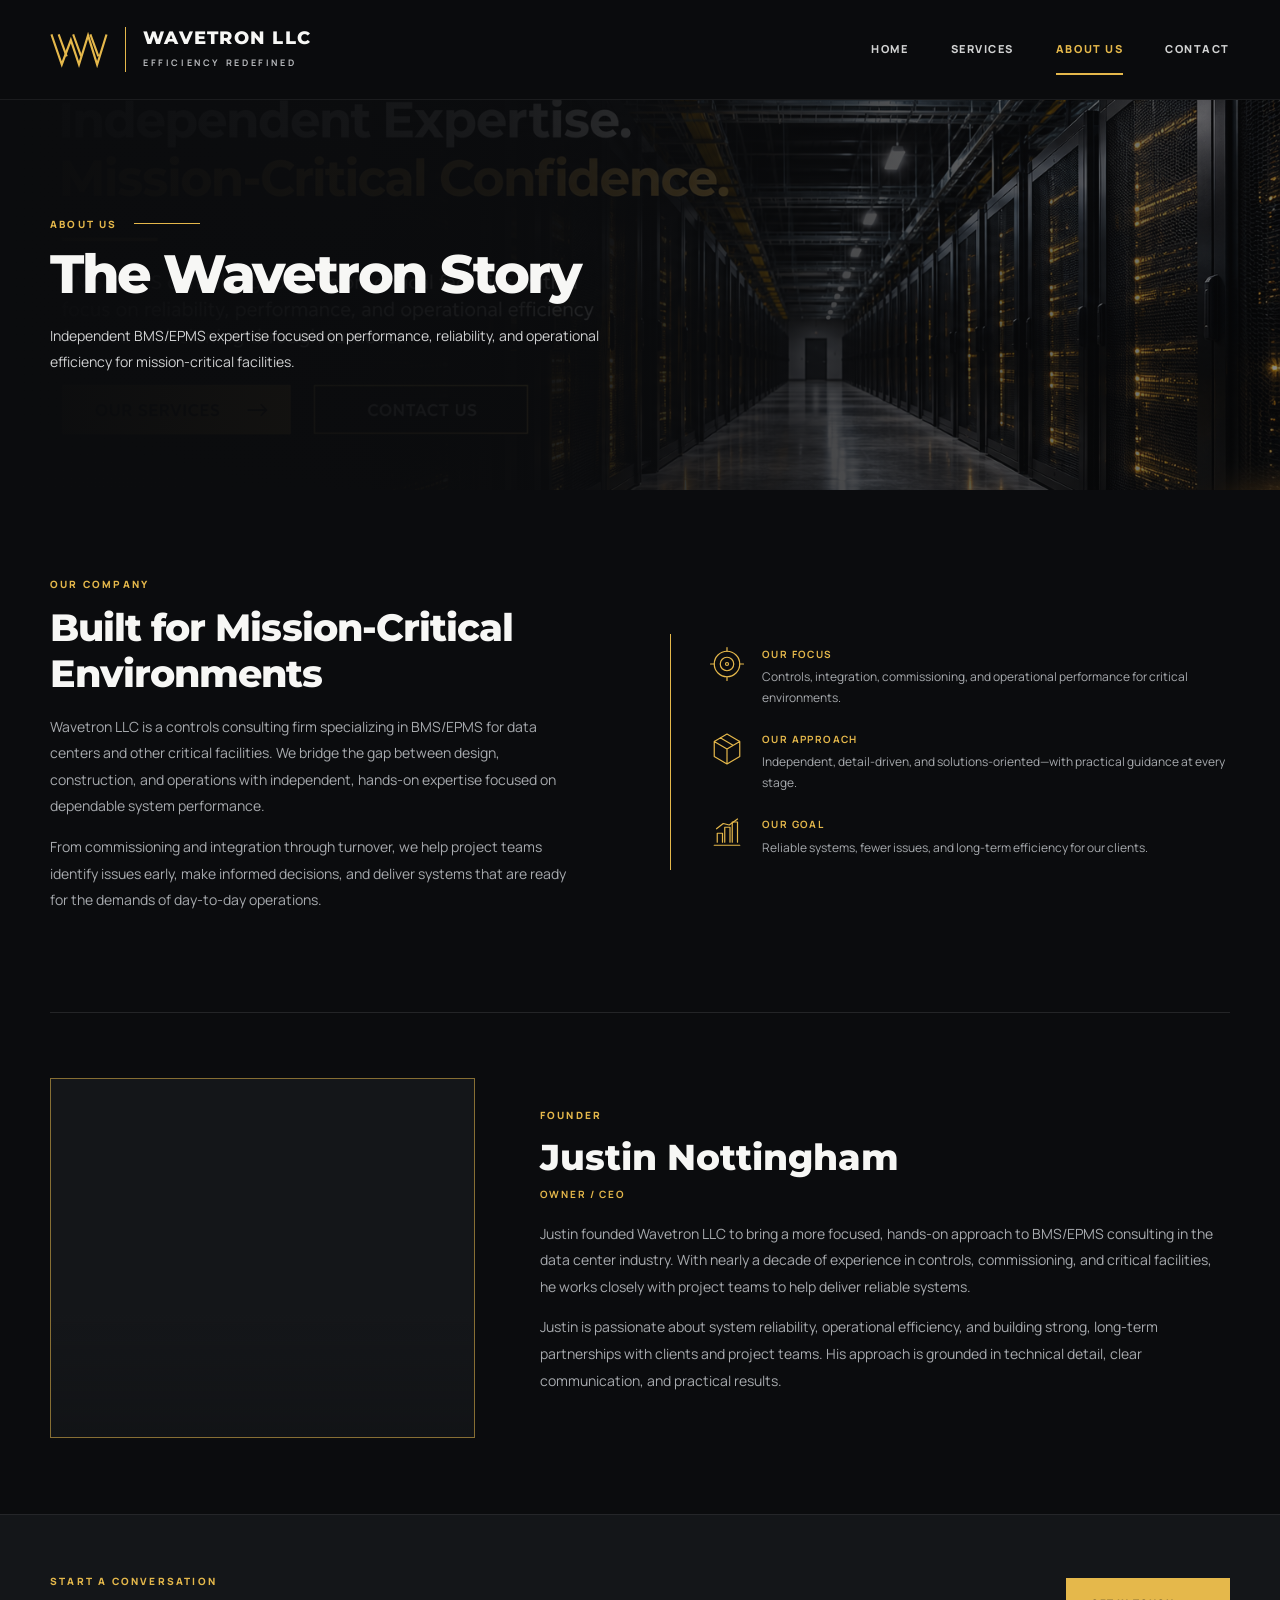
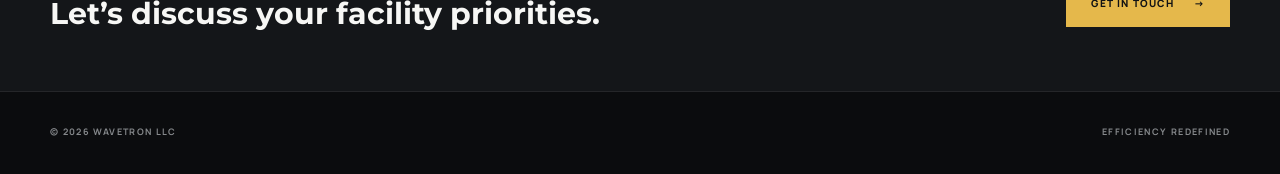
==== commit 98bbe2c1: "Refresh Wavetron website with black and gold multi-page design" ====
--- a/about.html
+++ b/about.html
@@ -1,21 +1,32 @@
 <!DOCTYPE html>
 <html lang="en">
-  <head>
-    <meta charset="UTF-8" /><meta name="viewport" content="width=device-width, initial-scale=1.0" />
-    <meta name="description" content="Learn about Wavetron LLC and our team of BMS and EPMS consulting professionals." />
-    <title>Our Team | Wavetron LLC</title>
-    <link rel="preconnect" href="https://fonts.googleapis.com" /><link rel="preconnect" href="https://fonts.gstatic.com" crossorigin />
-    <link href="https://fonts.googleapis.com/css2?family=Manrope:wght@400;500;600;700;800&family=Montserrat:wght@600;700;800&display=swap" rel="stylesheet" />
-    <link rel="stylesheet" href="styles.css" />
-  </head>
-  <body>
-    <header class="site-header"><div class="container nav-wrap"><a href="index.html" class="brand"><span class="brand-mark">W</span><span class="brand-copy"><strong>WAVETRON LLC</strong><small>EFFICIENCY REDEFINED</small></span></a><button class="nav-toggle" aria-label="Toggle navigation" aria-expanded="false"><span></span><span></span><span></span></button><nav class="site-nav"><a href="index.html">HOME</a><a href="services.html">SERVICES</a><a href="about.html" class="active">OUR TEAM</a><a href="index.html#contact">CONTACT</a></nav></div></header>
-    <main>
-      <section class="page-hero"><div class="container"><p class="eyebrow">ABOUT US</p><h1>The Wavetron Story</h1><p>Independent expertise focused on performance, reliability, and operational efficiency for mission-critical facilities.</p></div></section>
-      <section class="story-section"><div class="container story-details"><div class="story-main"><h2>Built for Mission-Critical Environments</h2><p>Wavetron LLC is a controls consulting firm specializing in BMS/EPMS for data centers and other critical facilities. We bridge the gap between design, construction, and operations through practical solutions that drive performance and efficiency.</p></div><div class="story-list"><div><span class="line-icon">◎</span><p><strong>OUR FOCUS</strong><small>Controls, integration, commissioning, and operational performance.</small></p></div><div><span class="line-icon">◇</span><p><strong>OUR APPROACH</strong><small>Independent, detail-driven, and solutions oriented.</small></p></div><div><span class="line-icon">▥</span><p><strong>OUR GOAL</strong><small>Reliable systems, fewer issues, and long-term efficiency.</small></p></div></div></div>
-      <div class="container founder-grid"><div class="founder-portrait"><span>JN</span></div><div class="founder-copy"><p class="eyebrow">FOUNDER</p><h2>Justin Nottingham</h2><h3>OWNER / CEO</h3><p>Justin founded Wavetron LLC to bring a more focused, hands-on approach to BMS/EPMS consulting in the data center industry. With nearly a decade of experience in controls, commissioning, and project leadership, he has supported large-scale, mission-critical projects from early design through turnover and operation.</p><p>Justin is passionate about system reliability, operational efficiency, and building strong, long-term partnerships with clients and project teams.</p></div></div></section>
-      <section class="cta-band"><div class="container cta-inner"><div><p class="eyebrow">START A CONVERSATION</p><h2>Let’s discuss your facility priorities.</h2></div><a href="mailto:hello@wavetron.com" class="btn btn-primary">CONTACT WAVETRON <span>→</span></a></div></section>
-    </main>
-    <footer class="site-footer"><div class="container footer-inner"><p>© <span id="year"></span> WAVETRON LLC</p><p>EFFICIENCY REDEFINED</p></div></footer><script src="script.js"></script>
-  </body>
+<head>
+  <meta charset="UTF-8"><meta name="viewport" content="width=device-width, initial-scale=1.0">
+  <meta name="description" content="Learn about Wavetron LLC, independent BMS and EPMS experts for mission-critical facilities.">
+  <meta name="theme-color" content="#0B0C0E">
+  <title>About Us | Wavetron LLC</title>
+  <link rel="preconnect" href="https://fonts.googleapis.com"><link rel="preconnect" href="https://fonts.gstatic.com" crossorigin>
+  <link href="https://fonts.googleapis.com/css2?family=Manrope:wght@400;500;600;700;800&family=Montserrat:wght@600;700;800&display=swap" rel="stylesheet"><link rel="stylesheet" href="styles.css">
+</head>
+<body>
+  <header class="site-header"><div class="container nav-wrap">
+    <a href="index.html" class="brand" aria-label="Wavetron LLC home"><svg class="brand-mark" viewBox="0 0 64 42" aria-hidden="true"><path d="M2 5 13 37 23 10 32 37 42 5 52 37 62 5"/><path d="M10 5 18 27M26 5 34 27M45 5 53 27"/></svg><span class="brand-divider" aria-hidden="true"></span><span class="brand-copy"><strong>WAVETRON LLC</strong><small>EFFICIENCY REDEFINED</small></span></a>
+    <button class="nav-toggle" aria-label="Toggle navigation" aria-expanded="false"><span></span><span></span><span></span></button>
+    <nav class="site-nav" aria-label="Main navigation"><a href="index.html">HOME</a><a href="services.html">SERVICES</a><a href="about.html" class="active" aria-current="page">ABOUT US</a><a href="contact.html">CONTACT</a></nav>
+  </div></header>
+  <main>
+    <section class="page-hero about-hero"><div class="container page-hero-copy"><p class="eyebrow eyebrow-lined">ABOUT US</p><h1>The Wavetron Story</h1><p>Independent BMS/EPMS expertise focused on performance, reliability, and operational efficiency for mission-critical facilities.</p></div></section>
+    <section class="about-content section-pad"><div class="container">
+      <div class="about-split"><div class="about-company"><p class="eyebrow">OUR COMPANY</p><h2>Built for Mission-Critical Environments</h2><p>Wavetron LLC is a controls consulting firm specializing in BMS/EPMS for data centers and other critical facilities. We bridge the gap between design, construction, and operations with independent, hands-on expertise focused on dependable system performance.</p><p>From commissioning and integration through turnover, we help project teams identify issues early, make informed decisions, and deliver systems that are ready for the demands of day-to-day operations.</p></div>
+        <div class="story-list">
+          <div><svg class="line-icon" viewBox="0 0 48 48" aria-hidden="true"><circle cx="24" cy="24" r="17"/><circle cx="24" cy="24" r="9"/><circle cx="24" cy="24" r="2"/><path d="M24 2v5M24 41v5M2 24h5M41 24h5"/></svg><p><strong>OUR FOCUS</strong><small>Controls, integration, commissioning, and operational performance for critical environments.</small></p></div>
+          <div><svg class="line-icon" viewBox="0 0 48 48" aria-hidden="true"><path d="m24 4 17 10v20L24 44 7 34V14zM7 14l17 10 17-10M24 24v20M15 9l17 10"/></svg><p><strong>OUR APPROACH</strong><small>Independent, detail-driven, and solutions-oriented—with practical guidance at every stage.</small></p></div>
+          <div><svg class="line-icon" viewBox="0 0 48 48" aria-hidden="true"><path d="M7 39h34M11 35V23h7v12M21 35V15h7v20M31 35V8h7v27"/><path d="m10 17 9-7 8 2 11-8"/></svg><p><strong>OUR GOAL</strong><small>Reliable systems, fewer issues, and long-term efficiency for our clients.</small></p></div>
+        </div></div>
+      <div class="founder-grid"><div class="founder-photo" role="img" aria-label="Portrait of Wavetron founder Justin Nottingham"></div><div class="founder-copy"><p class="eyebrow">FOUNDER</p><h2>Justin Nottingham</h2><h3>OWNER / CEO</h3><p>Justin founded Wavetron LLC to bring a more focused, hands-on approach to BMS/EPMS consulting in the data center industry. With nearly a decade of experience in controls, commissioning, and critical facilities, he works closely with project teams to help deliver reliable systems.</p><p>Justin is passionate about system reliability, operational efficiency, and building strong, long-term partnerships with clients and project teams. His approach is grounded in technical detail, clear communication, and practical results.</p></div></div>
+    </div></section>
+    <section class="cta-band"><div class="container cta-inner"><div><p class="eyebrow">START A CONVERSATION</p><h2>Let’s discuss your facility priorities.</h2></div><a href="contact.html" class="btn btn-primary">GET IN TOUCH <span aria-hidden="true">→</span></a></div></section>
+  </main>
+  <footer class="site-footer"><div class="container footer-inner"><p>© <span id="year">2026</span> WAVETRON LLC</p><p>EFFICIENCY REDEFINED</p></div></footer><script src="script.js"></script>
+</body>
 </html>
--- a/styles.css
+++ b/styles.css
@@ -1,116 +1,203 @@
+@import url('https://fonts.googleapis.com/css2?family=Manrope:wght@400;500;600;700;800&family=Montserrat:wght@600;700;800&display=swap');
+
 :root {
-  --navy: #090f1c;
-  --navy-2: #101827;
-  --panel: #141c2a;
-  --panel-2: #1a2231;
-  --gold: #f2bd45;
-  --gold-2: #d99c24;
-  --text: #f7f8fb;
-  --muted: #c5c9d2;
-  --line: rgba(242,189,69,.22);
+  color-scheme: dark;
+  --black: #0B0C0E;
+  --charcoal: #141619;
+  --charcoal-light: #1B1E22;
+  --gold: #E5B84B;
+  --white: #F7F7F5;
+  --muted: #A7AAAE;
+  --line: rgba(229, 184, 75, .35);
   --max: 1180px;
 }
 * { box-sizing: border-box; }
 html { scroll-behavior: smooth; }
-body { margin: 0; font-family: "Manrope", sans-serif; background: var(--navy); color: var(--text); line-height: 1.65; }
+body { margin: 0; background: var(--black); color: var(--white); font-family: "Manrope", sans-serif; line-height: 1.65; }
 a { color: inherit; text-decoration: none; }
-img { max-width: 100%; display: block; }
-.container { width: min(var(--max), calc(100% - 48px)); margin: 0 auto; }
-
-.site-header { height: 104px; position: relative; z-index: 30; background: rgba(8,13,25,.96); border-bottom: 1px solid rgba(255,255,255,.04); }
-.nav-wrap { height: 104px; display: flex; align-items: center; justify-content: space-between; }
-.brand { display: flex; align-items: center; gap: 14px; }
-.brand-mark { width: 74px; height: 54px; display: grid; place-items: center; color: var(--gold); border: 4px solid var(--gold); border-bottom: 0; clip-path: polygon(0 0,18% 72%,36% 0,50% 72%,64% 0,82% 72%,100% 0,100% 18%,83% 92%,64% 20%,50% 92%,36% 20%,18% 92%,0 18%); font: 800 38px/1 "Montserrat",sans-serif; padding-top: 8px; }
-.brand-copy { display: flex; flex-direction: column; border-left: 1px solid var(--gold); padding-left: 16px; }
-.brand-copy strong { font: 800 22px/1 "Montserrat",sans-serif; letter-spacing: .01em; }
-.brand-copy small { margin-top: 8px; color: var(--gold); font-size: 12px; letter-spacing: .28em; }
-.site-nav { display: flex; align-items: center; gap: 52px; }
-.site-nav a { position: relative; color: #dfe3e9; font-size: 13px; font-weight: 800; letter-spacing: .02em; }
-.site-nav a.active, .site-nav a:hover { color: var(--gold); }
-.site-nav a.active::after { content:""; position:absolute; left:-5px; right:-5px; bottom:-18px; height:2px; background:var(--gold); }
-.nav-toggle { display:none; border:0; background:transparent; }
-
-.hero { position: relative; min-height: 540px; background: linear-gradient(90deg, rgba(8,13,25,.98) 0%, rgba(8,13,25,.82) 38%, rgba(8,13,25,.12) 74%), url("https://images.unsplash.com/photo-1558494949-ef010cbdcc31?auto=format&fit=crop&w=1800&q=85") center/cover; }
-.home-hero { display:flex; align-items:center; }
-.hero-grid { display:grid; grid-template-columns: 58% 42%; }
-.hero-copy { padding: 70px 0 90px; }
-.hero-copy h1 { margin:0; font: 800 clamp(42px,5vw,62px)/1.08 "Montserrat",sans-serif; letter-spacing:-.03em; }
-.hero-copy h1 span { color:var(--gold); }
-.hero-copy .lead { max-width:590px; margin:38px 0 28px; padding-left:0; border-left:0; color:#e2e5ea; font-size:17px; }
-.hero-actions { display:flex; gap:16px; }
-.btn { min-height:48px; display:inline-flex; align-items:center; justify-content:center; gap:24px; padding:0 30px; border:1px solid transparent; font-size:13px; font-weight:800; }
-.btn-primary { background:var(--gold); color:#111827; border-radius:0; }
-.btn-primary:hover { background:#ffd16a; }
-.btn-secondary { border:1px solid rgba(255,255,255,.38); background:rgba(8,13,25,.25); }
-
-.capabilities-strip { height:82px; background:#151c29; border-top:1px solid var(--line); border-bottom:1px solid rgba(255,255,255,.07); }
-.capability-grid { height:82px; display:grid; grid-template-columns:repeat(4,1fr); }
-.capability { display:flex; align-items:center; justify-content:center; gap:18px; border-right:1px solid rgba(255,255,255,.07); }
-.capability:last-child { border-right:0; }
-.line-icon { color:var(--gold); font-size:30px; line-height:1; }
-.capability div { display:flex; flex-direction:column; }
-.capability strong { font:800 12px/1.2 "Montserrat",sans-serif; }
-.capability small { margin-top:5px; color:#b7bec9; font-size:12px; letter-spacing:.22em; }
-
-.eyebrow { margin:0 0 8px; color:var(--gold); font-size:12px; font-weight:800; letter-spacing:.18em; }
-.story-section { background:var(--navy); }
-.story-grid { position:relative; min-height:310px; display:grid; grid-template-columns:42% 58%; align-items:center; }
-.story-grid::before { content:""; position:absolute; z-index:0; left:-900px; right:-900px; top:0; bottom:0; background:linear-gradient(90deg,#090f1c 0%,#090f1c 45%,#111827 45%,#111827 100%); }
-.story-copy, .story-image { position:relative; z-index:1; }
-.story-copy { padding-right:40px; }
-.story-copy h2 { margin:0 0 10px; font:800 38px/1.1 "Montserrat",sans-serif; }
-.story-copy p:last-child { max-width:430px; color:var(--muted); }
-.story-image { height:310px; background:linear-gradient(90deg,rgba(9,15,28,.05),rgba(9,15,28,.15)), url("https://images.unsplash.com/photo-1558494949-ef010cbdcc31?auto=format&fit=crop&w=1200&q=85") center/cover; }
-.story-details { min-height:310px; display:grid; grid-template-columns:52% 48%; border-bottom:1px solid rgba(255,255,255,.07); }
-.story-main { padding:58px 50px 58px 20px; }
-.story-main h2 { max-width:520px; margin:0 0 18px; font:800 38px/1.05 "Montserrat",sans-serif; }
-.story-main p { max-width:560px; color:var(--muted); }
-.story-list { margin:35px 0; padding:25px 18px 25px 35px; display:flex; flex-direction:column; justify-content:center; border-left:1px solid var(--gold); }
-.story-list div { display:flex; align-items:flex-start; gap:18px; margin:8px 0; }
-.story-list p { display:flex; flex-direction:column; margin:0; }
-.story-list strong { color:var(--gold); font-size:12px; letter-spacing:.08em; }
-.story-list small { color:#cfd3da; }
-.founder-grid { min-height:430px; display:grid; grid-template-columns:38% 62%; align-items:center; }
-.founder-portrait { height:330px; width:300px; border:1px solid var(--gold); background:linear-gradient(180deg,transparent 55%,rgba(217,156,36,.12)), linear-gradient(135deg,#26384a,#9ca8b1); display:flex; align-items:flex-end; justify-content:center; }
-.founder-portrait span { font:800 90px/1 "Montserrat",sans-serif; color:rgba(9,15,28,.75); margin-bottom:30px; }
-.founder-copy { padding:45px 0 45px 10px; }
-.founder-copy h2 { margin:0; font:800 38px/1.1 "Montserrat",sans-serif; }
-.founder-copy h3 { margin:6px 0 16px; color:var(--gold); font-size:13px; letter-spacing:.12em; }
-.founder-copy p:not(.eyebrow) { color:var(--muted); }
-
-.services-preview { background:linear-gradient(180deg,var(--navy),#070c16); }
-.services-hero-grid { min-height:350px; display:grid; grid-template-columns:50% 50%; }
-.services-copy { padding:55px 55px 55px 20px; }
-.services-copy h2 { margin:0 0 18px; font:800 38px/1.05 "Montserrat",sans-serif; }
-.services-copy p { max-width:480px; color:var(--muted); }
-.services-copy .btn { margin-top:12px; }
-.services-image { background:linear-gradient(90deg,rgba(9,15,28,.05),rgba(9,15,28,.12)), url("https://images.unsplash.com/photo-1558494949-ef010cbdcc31?auto=format&fit=crop&w=1400&q=85") center/cover; }
-.services-heading { text-align:center; padding:34px 0 30px; }
-.services-heading h2 { position:relative; margin:0; font:800 25px/1 "Montserrat",sans-serif; }
-.services-heading h2::before,.services-heading h2::after { content:""; position:absolute; top:12px; width:28%; height:1px; background:var(--gold); }
-.services-heading h2::before { left:0; }.services-heading h2::after { right:0; }
-.services-heading p { color:#cbd0d8; font-size:11px; letter-spacing:.12em; }
-.services-grid { display:grid; grid-template-columns:repeat(3,1fr); gap:12px; }
-.services-grid article { min-height:110px; display:flex; gap:20px; align-items:flex-start; padding:18px; background:rgba(20,28,42,.88); border:1px solid rgba(255,255,255,.04); }
-.services-grid h3 { margin:0 0 6px; font:800 12px/1.35 "Montserrat",sans-serif; }
-.services-grid p { margin:0; color:#bdc4ce; font-size:11px; line-height:1.45; }
-.cta-panel { min-height:108px; margin:28px 0 35px; display:grid; grid-template-columns:130px 1fr auto; align-items:center; border:1px solid var(--gold); background:linear-gradient(90deg,rgba(17,25,38,.98),rgba(24,34,49,.98)); }
-.cta-mark { height:108px; display:grid; place-items:center; color:var(--gold); border-right:1px solid rgba(255,255,255,.05); font:800 65px/1 "Montserrat",sans-serif; }
-.cta-panel div { padding:0 30px; }.cta-panel h2 { margin:0; font:800 18px/1.2 "Montserrat",sans-serif; }.cta-panel p { margin:5px 0 0; color:#bdc4ce; }.cta-panel .btn { margin-right:18px; }
-
-.page-hero { min-height:310px; display:flex; align-items:center; background:linear-gradient(90deg,#090f1c 0%,rgba(9,15,28,.88) 55%,rgba(9,15,28,.4)),url("https://images.unsplash.com/photo-1558494949-ef010cbdcc31?auto=format&fit=crop&w=1600&q=85") center/cover; }
-.page-hero h1 { margin:0; font:800 50px/1.08 "Montserrat",sans-serif; }.page-hero p:last-child { max-width:620px; color:var(--muted); }
-.section { padding:70px 0; }.alt-bg { background:#101827; }.section-heading { margin-bottom:32px; }.section-heading h2 { margin:0; font:800 38px/1.1 "Montserrat",sans-serif; }
-.service-details { display:grid; grid-template-columns:1fr 1fr; gap:18px; }.detail-card { padding:34px; background:var(--panel); border:1px solid rgba(255,255,255,.06); }.detail-card h2 { margin:0 0 12px; font:800 26px/1.1 "Montserrat",sans-serif; }.detail-card p:not(.eyebrow) { color:var(--muted); }.detail-card ul { margin:20px 0 0; padding-left:18px; }.detail-card li { color:#d2d6dd; margin:7px 0; }
-.timeline { display:grid; gap:10px; }.timeline-item { display:grid; grid-template-columns:72px 1fr; align-items:center; min-height:90px; background:var(--panel); border:1px solid rgba(255,255,255,.05); }.timeline-item > span { justify-self:center; color:var(--gold); font:800 22px/1 "Montserrat",sans-serif; }.timeline-item h3 { margin:0; }.timeline-item p { margin:3px 0 0; color:var(--muted); }
-.cta-band { padding:45px 0; }.cta-inner { min-height:110px; display:flex; align-items:center; justify-content:space-between; border:1px solid var(--gold); padding:20px 28px; background:linear-gradient(90deg,var(--panel),var(--panel-2)); }.cta-inner h2 { margin:0; font:800 24px/1.2 "Montserrat",sans-serif; }
-.site-footer { height:100px; display:flex; align-items:center; border-top:1px solid rgba(255,255,255,.08); }.footer-inner { display:flex; justify-content:space-between; color:#bfc5ce; font-size:12px; letter-spacing:.08em; }
-
-@media (max-width:900px) {
-  .container { width:min(100% - 32px,var(--max)); }.site-header,.nav-wrap { height:82px; }.nav-toggle { display:flex; flex-direction:column; gap:5px; }.nav-toggle span { width:26px; height:2px; background:white; }.brand-mark { width:58px; height:44px; }.brand-copy strong { font-size:17px; }.brand-copy small { font-size:9px; }
-  .site-nav { display:none; position:absolute; top:82px; left:16px; right:16px; flex-direction:column; align-items:flex-start; gap:18px; padding:20px; background:#111827; border:1px solid var(--line); }.site-nav.is-open { display:flex; }.site-nav a.active::after { display:none; }
-  .hero { min-height:520px; }.hero-grid { grid-template-columns:1fr; }.hero-copy h1 { font-size:43px; }.capabilities-strip { height:auto; }.capability-grid { height:auto; grid-template-columns:1fr 1fr; }.capability { min-height:76px; border-bottom:1px solid rgba(255,255,255,.07); }
-  .story-grid { grid-template-columns:1fr; }.story-grid::before { left:-16px; right:-16px; }.story-copy { padding:55px 0; }.story-image { height:260px; }.story-details { grid-template-columns:1fr; }.story-main { padding:50px 0; }.story-list { margin:0 0 40px; }.founder-grid { grid-template-columns:1fr; padding:50px 0; }.founder-portrait { width:min(300px,100%); }.founder-copy { padding:35px 0 0; }
-  .services-hero-grid { grid-template-columns:1fr; }.services-copy { padding:55px 0; }.services-image { height:300px; }.services-grid { grid-template-columns:1fr 1fr; }.cta-panel { grid-template-columns:90px 1fr; }.cta-mark { grid-row:1/3; height:100%; }.cta-panel .btn { grid-column:2; margin:0 20px 20px; justify-self:start; }.service-details { grid-template-columns:1fr; }.cta-inner { flex-direction:column; align-items:flex-start; gap:20px; }.footer-inner { width:100%; }
+button, input, textarea { font: inherit; }
+img, svg { display: block; }
+.container { width: min(var(--max), calc(100% - 48px)); margin-inline: auto; }
+
+.site-header { position: relative; z-index: 20; height: 100px; background: rgba(11, 12, 14, .98); border-bottom: 1px solid rgba(255,255,255,.07); }
+.nav-wrap { height: 100%; display: flex; align-items: center; justify-content: space-between; }
+.brand { display: inline-flex; align-items: center; gap: 17px; }
+.brand-mark { width: 58px; height: 42px; fill: none; stroke: var(--gold); stroke-width: 2.4; stroke-linecap: square; stroke-linejoin: miter; }
+.brand-divider { height: 45px; border-left: 1px solid var(--gold); }
+.brand-copy { display: flex; flex-direction: column; }
+.brand-copy strong { font: 800 18px/1.2 "Montserrat", sans-serif; letter-spacing: .07em; }
+.brand-copy small { margin-top: 6px; color: #B5B7BA; font-size: 9px; font-weight: 700; letter-spacing: .29em; }
+.site-nav { display: flex; align-items: center; gap: 42px; height: 100%; }
+.site-nav a { position: relative; display: flex; align-items: center; height: 100%; color: #D1D2D2; font-size: 11px; font-weight: 800; letter-spacing: .14em; transition: color .2s ease; }
+.site-nav a:hover, .site-nav a.active { color: var(--gold); }
+.site-nav a.active::after { position: absolute; right: 0; bottom: 24px; left: 0; height: 2px; background: var(--gold); content: ""; }
+.nav-toggle { display: none; }
+
+.hero { position: relative; overflow: hidden; }
+.home-hero { min-height: 590px; display: flex; align-items: center; background-color: var(--black); background-image: linear-gradient(90deg, #0B0C0E 0%, rgba(11,12,14,.98) 20%, rgba(11,12,14,.79) 48%, rgba(11,12,14,.25) 100%), linear-gradient(0deg, rgba(11,12,14,.72), transparent 35%), url("hero-home.jpg"), url("home.jpg.PNG"); background-position: center; background-size: cover; }
+.hero-content { position: relative; z-index: 1; }
+.hero-copy { max-width: 760px; padding: 82px 0 90px; }
+.hero-copy h1, .page-hero h1 { margin: 0; font: 800 clamp(38px, 5vw, 61px)/1.14 "Montserrat", sans-serif; letter-spacing: -.045em; }
+.hero-copy h1 span, .contact-copy h2 span { color: var(--gold); }
+.gold-rule { display: block; width: 62px; height: 3px; margin: 26px 0 19px; background: var(--gold); }
+.lead { max-width: 640px; margin: 0; color: #D0D1D2; font-size: 15px; line-height: 1.85; }
+.hero-actions { display: flex; flex-wrap: wrap; gap: 13px; margin-top: 29px; }
+.btn { min-height: 49px; display: inline-flex; align-items: center; justify-content: center; gap: 20px; padding: 0 24px; border: 1px solid transparent; border-radius: 0; font-size: 10px; font-weight: 800; letter-spacing: .12em; transition: background .2s ease, color .2s ease, border-color .2s ease; cursor: pointer; }
+.btn-primary { background: var(--gold); color: #111214; }
+.btn-primary:hover { background: #F0CC71; }
+.btn-outline { border-color: var(--gold); color: var(--gold); background: rgba(11,12,14,.45); }
+.btn-outline:hover { color: var(--black); background: var(--gold); }
+.hero-streak { position: absolute; bottom: -34px; width: 240px; height: 135px; opacity: .35; transform: skewY(-28deg); pointer-events: none; }
+.hero-streak::before, .hero-streak::after { position: absolute; right: 0; left: 0; height: 1px; background: linear-gradient(90deg, transparent, var(--gold), transparent); content: ""; }
+.hero-streak::before { top: 38px; }.hero-streak::after { top: 65px; opacity: .55; }
+.hero-streak-left { left: -60px; }.hero-streak-right { right: -80px; bottom: 6px; transform: skewY(28deg); }
+.capabilities-strip { background: var(--charcoal); border-top: 1px solid rgba(229,184,75,.22); border-bottom: 1px solid rgba(255,255,255,.07); }
+.capability-grid { min-height: 112px; display: grid; grid-template-columns: repeat(4, 1fr); }
+.capability { display: flex; align-items: center; justify-content: center; gap: 17px; padding: 18px 12px; border-right: 1px solid rgba(255,255,255,.1); }
+.capability:last-child { border-right: 0; }
+.line-icon { width: 36px; height: 36px; flex: 0 0 36px; color: var(--gold); fill: none; stroke: currentColor; stroke-width: 1.6; stroke-linecap: round; stroke-linejoin: round; }
+.capability .line-icon { width: 33px; height: 33px; flex-basis: 33px; }
+.capability div { display: flex; flex-direction: column; }
+.capability strong { font: 700 10px/1.45 "Montserrat", sans-serif; letter-spacing: .07em; }
+.capability small { margin-top: 3px; color: var(--muted); font-size: 9px; letter-spacing: .19em; }
+.section-pad { padding: 76px 0; }
+.home-intro { background: var(--black); }
+.intro-grid { display: grid; grid-template-columns: 1fr 1fr; gap: 80px; align-items: center; }
+.eyebrow { margin: 0 0 12px; color: var(--gold); font-size: 10px; font-weight: 800; letter-spacing: .22em; }
+.intro-grid h2, .about-company h2, .contact-copy h2 { margin: 0; font: 800 clamp(28px, 3vw, 39px)/1.2 "Montserrat", sans-serif; letter-spacing: -.025em; }
+.body-copy, .about-company p:not(.eyebrow), .contact-copy > p:not(.eyebrow), .founder-copy p:not(.eyebrow) { color: var(--muted); font-size: 14px; line-height: 1.9; }
+
+.page-hero { min-height: 390px; display: flex; align-items: center; background-color: var(--black); background-size: cover; background-position: center; }
+.services-hero { background-image: linear-gradient(90deg, var(--black) 0%, rgba(11,12,14,.98) 35%, rgba(11,12,14,.77) 57%, rgba(11,12,14,.18) 100%), url("hero-services.jpg"), url("home.jpg.PNG"); }
+.about-hero { background-image: linear-gradient(90deg, var(--black) 0%, rgba(11,12,14,.94) 40%, rgba(11,12,14,.48) 100%), url("hero-about.jpg"), url("home.jpg.PNG"); }
+.contact-hero { min-height: 300px; background-image: linear-gradient(90deg, var(--black) 0%, rgba(11,12,14,.8) 100%), url("hero-about.jpg"), url("home.jpg.PNG"); }
+.page-hero-copy { padding-top: 54px; padding-bottom: 54px; }
+.eyebrow-lined { display: flex; align-items: center; gap: 16px; }
+.eyebrow-lined::after { width: 66px; height: 1px; background: var(--gold); content: ""; }
+.page-hero h1 { max-width: 780px; font-size: clamp(36px, 4.5vw, 54px); }
+.page-hero-copy > p:not(.eyebrow) { max-width: 590px; margin: 17px 0 0; color: #D0D1D2; font-size: 14px; line-height: 1.85; }
+.page-hero .btn { margin-top: 24px; }
+.services-section { padding-top: 63px; background: var(--black); }
+.services-heading { display: grid; grid-template-columns: minmax(30px, 1fr) auto minmax(30px, 1fr); gap: 24px; align-items: center; text-align: center; }
+.services-heading > span { height: 1px; background: var(--gold); }
+.services-heading h2 { margin: 0; font: 800 23px/1.2 "Montserrat", sans-serif; letter-spacing: .05em; }
+.services-heading p { grid-column: 1 / -1; margin: -13px 0 10px; color: var(--muted); font-size: 9px; font-weight: 600; letter-spacing: .17em; }
+.services-grid { display: grid; grid-template-columns: repeat(3, 1fr); gap: 13px; margin-top: 25px; }
+.service-card { min-height: 148px; display: flex; gap: 17px; align-items: flex-start; padding: 23px 20px; background: var(--charcoal); border: 1px solid rgba(255,255,255,.055); }
+.service-card .line-icon { margin-top: 1px; }
+.service-card h3 { margin: 1px 0 8px; font: 800 11px/1.5 "Montserrat", sans-serif; letter-spacing: .035em; }
+.service-card p { margin: 0; color: var(--muted); font-size: 11px; line-height: 1.7; }
+.cta-panel { min-height: 114px; display: grid; grid-template-columns: 88px 1px 1fr auto; align-items: center; gap: 24px; margin-top: 32px; padding: 14px 22px; border: 1px solid var(--gold); background: linear-gradient(100deg, rgba(229,184,75,.08), rgba(20,22,25,.75) 45%); }
+.cta-logo svg { width: 54px; height: 38px; margin: auto; fill: none; stroke: var(--gold); stroke-width: 2.4; stroke-linecap: square; }
+.cta-divider { height: 65px; background: var(--gold); }
+.cta-copy h2 { margin: 0; font: 800 14px/1.4 "Montserrat", sans-serif; letter-spacing: .035em; }
+.cta-copy p { margin: 5px 0 0; color: var(--muted); font-size: 12px; }
+
+.about-content { padding-top: 72px; }
+.about-split { display: grid; grid-template-columns: 1fr 1fr; gap: 60px; align-items: center; }
+.about-company { padding: 14px 34px 14px 0; }
+.about-company h2 { margin-bottom: 17px; }
+.story-list { display: flex; flex-direction: column; gap: 23px; padding: 12px 0 12px 38px; border-left: 1px solid var(--gold); }
+.story-list > div { display: flex; align-items: flex-start; gap: 17px; }
+.story-list p { display: flex; flex-direction: column; gap: 5px; margin: 0; }
+.story-list strong { color: var(--gold); font-size: 10px; letter-spacing: .14em; }
+.story-list small { color: var(--muted); font-size: 12px; line-height: 1.7; }
+.founder-grid { display: grid; grid-template-columns: minmax(240px, 36%) 1fr; gap: 65px; align-items: center; margin-top: 70px; padding-top: 65px; border-top: 1px solid rgba(255,255,255,.1); }
+.founder-photo { min-height: 360px; background-color: var(--charcoal); background-image: linear-gradient(180deg, transparent 65%, rgba(11,12,14,.25)), url("justin.jpg"); background-position: center 30%; background-size: cover; border: 1px solid rgba(229,184,75,.55); }
+.founder-copy h2 { margin: 0; font: 800 36px/1.2 "Montserrat", sans-serif; }
+.founder-copy h3 { margin: 7px 0 18px; color: var(--gold); font-size: 10px; letter-spacing: .17em; }
+
+.contact-section { padding-top: 70px; padding-bottom: 85px; }
+.contact-grid { display: grid; grid-template-columns: .9fr 1.1fr; gap: 78px; align-items: start; }
+.contact-copy { padding-top: 12px; }
+.contact-copy h2 { font-size: clamp(29px, 3.4vw, 42px); }
+.contact-copy > p:not(.eyebrow) { margin: 19px 0 29px; }
+.contact-detail { display: flex; gap: 16px; align-items: center; margin-top: 20px; padding-top: 19px; border-top: 1px solid rgba(255,255,255,.1); }
+.contact-icon { width: 34px; height: 34px; display: grid; place-items: center; border: 1px solid var(--line); color: var(--gold); font-size: 18px; }
+.contact-detail div { display: flex; flex-direction: column; gap: 3px; }
+.contact-detail strong { color: var(--gold); font-size: 9px; letter-spacing: .17em; }
+.contact-detail a, .contact-detail div > span { color: #D4D5D5; font-size: 12px; }
+.contact-detail a:hover { color: var(--gold); }
+.contact-form { padding: 30px; background: var(--charcoal); border: 1px solid rgba(255,255,255,.08); }
+.form-row { display: flex; flex-direction: column; gap: 8px; margin-bottom: 19px; }
+.form-row label { color: #D6D6D4; font-size: 9px; font-weight: 800; letter-spacing: .16em; }
+.form-row label span { color: var(--muted); font-weight: 500; }
+.form-row input, .form-row textarea { width: 100%; padding: 12px 13px; color: var(--white); background: #0F1113; border: 1px solid rgba(255,255,255,.12); border-radius: 0; outline: none; resize: vertical; }
+.form-row input:focus, .form-row textarea:focus { border-color: var(--gold); }
+.contact-form .btn { border: 0; }
+.form-note { margin: 13px 0 0; color: var(--muted); font-size: 10px; }
+.cta-band { padding: 42px 0; background: var(--charcoal); border-top: 1px solid rgba(255,255,255,.07); border-bottom: 1px solid rgba(255,255,255,.07); }
+.cta-inner { min-height: 92px; display: flex; align-items: center; justify-content: space-between; gap: 25px; }
+.cta-inner .eyebrow { margin-bottom: 6px; }
+.cta-inner h2 { margin: 0; font: 700 clamp(20px, 2.7vw, 30px)/1.25 "Montserrat", sans-serif; }
+.site-footer { min-height: 82px; display: flex; align-items: center; background: var(--black); }
+.footer-inner { display: flex; justify-content: space-between; color: #85888B; font-size: 9px; font-weight: 700; letter-spacing: .15em; }
+.footer-inner p { margin: 0; }
+
+@media (max-width: 900px) {
+  .container { width: min(100% - 36px, var(--max)); }
+  .site-header { height: 86px; }
+  .site-nav { gap: 23px; }
+  .site-nav a.active::after { bottom: 18px; }
+  .home-hero { min-height: 540px; }
+  .capability-grid { grid-template-columns: repeat(2, 1fr); }
+  .capability:nth-child(2) { border-right: 0; }
+  .capability:nth-child(-n+2) { border-bottom: 1px solid rgba(255,255,255,.1); }
+  .intro-grid { gap: 35px; }
+  .services-grid { grid-template-columns: repeat(2, 1fr); }
+  .about-split { gap: 35px; }
+  .founder-grid { gap: 38px; }
+  .contact-grid { gap: 40px; }
 }
-@media (max-width:600px) { .container { width:calc(100% - 28px); }.brand-copy { display:none; }.hero { min-height:560px; }.hero-copy { padding:55px 0; }.hero-copy h1 { font-size:36px; }.hero-copy .lead { font-size:15px; }.hero-actions { flex-direction:column; }.btn { width:100%; }.capability-grid { grid-template-columns:1fr; }.capability { justify-content:flex-start; padding-left:15px; }.story-copy h2,.story-main h2,.founder-copy h2,.section-heading h2 { font-size:31px; }.services-grid { grid-template-columns:1fr; }.services-heading h2::before,.services-heading h2::after { width:20%; }.cta-panel { grid-template-columns:70px 1fr; }.cta-mark { font-size:46px; }.page-hero h1 { font-size:38px; }.timeline-item { grid-template-columns:58px 1fr; }.footer-inner { flex-direction:column; align-items:center; gap:4px; }.footer-inner p { margin:4px 0; } }
+@media (max-width: 640px) {
+  .container { width: calc(100% - 32px); }
+  .site-header { height: 76px; }
+  .brand { gap: 10px; }
+  .brand-mark { width: 43px; height: 32px; }
+  .brand-divider { height: 35px; }
+  .brand-copy strong { font-size: 14px; }
+  .brand-copy small { font-size: 7px; letter-spacing: .2em; }
+  .nav-toggle { width: 40px; height: 40px; display: flex; flex-direction: column; justify-content: center; gap: 5px; padding: 7px; background: transparent; border: 1px solid rgba(229,184,75,.45); cursor: pointer; }
+  .nav-toggle span { width: 100%; height: 1px; background: var(--gold); }
+  .site-nav { position: absolute; top: 76px; right: 16px; left: 16px; height: auto; display: none; flex-direction: column; align-items: stretch; gap: 0; padding: 8px 18px; background: var(--charcoal); border: 1px solid rgba(229,184,75,.35); }
+  .site-nav.is-open { display: flex; }
+  .site-nav a { min-height: 44px; }
+  .site-nav a.active::after { right: auto; bottom: 5px; width: 33px; }
+  .home-hero { min-height: 550px; background-position: 58% center; }
+  .hero-copy { padding: 62px 0 74px; }
+  .hero-copy h1 { font-size: clamp(36px, 10vw, 46px); }
+  .lead { font-size: 13px; }
+  .hero-actions { gap: 10px; }
+  .btn { min-height: 46px; gap: 12px; padding: 0 16px; font-size: 9px; }
+  .capability { justify-content: flex-start; gap: 10px; padding: 16px 8px; }
+  .capability strong { font-size: 8px; }
+  .capability small { font-size: 8px; letter-spacing: .12em; }
+  .capability .line-icon { width: 27px; height: 27px; flex-basis: 27px; }
+  .section-pad { padding: 55px 0; }
+  .intro-grid, .about-split, .founder-grid, .contact-grid { grid-template-columns: 1fr; gap: 25px; }
+  .intro-grid h2, .about-company h2, .contact-copy h2 { font-size: 30px; }
+  .body-copy { margin: 0; }
+  .page-hero { min-height: 320px; background-position: 60% center; }
+  .page-hero h1 { font-size: clamp(34px, 9vw, 44px); }
+  .page-hero-copy > p:not(.eyebrow) { font-size: 13px; }
+  .services-heading { column-gap: 12px; }
+  .services-heading h2 { font-size: 20px; }
+  .services-heading p { font-size: 8px; line-height: 1.7; }
+  .services-grid { grid-template-columns: 1fr; gap: 10px; }
+  .service-card { min-height: auto; padding: 20px 17px; }
+  .cta-panel { grid-template-columns: 52px 1px 1fr; gap: 12px; padding: 18px 13px; }
+  .cta-logo svg { width: 42px; }
+  .cta-divider { height: 58px; }
+  .cta-copy h2 { font-size: 11px; }
+  .cta-copy p { font-size: 10px; }
+  .cta-panel .btn { grid-column: 1 / -1; justify-self: start; margin: 4px 0 0; }
+  .about-company { padding: 0; }
+  .story-list { padding: 5px 0 5px 18px; }
+  .founder-grid { margin-top: 35px; padding-top: 35px; }
+  .founder-photo { min-height: 330px; max-width: 100%; }
+  .founder-copy h2 { font-size: 30px; }
+  .contact-form { padding: 22px 17px; }
+  .cta-inner { align-items: flex-start; flex-direction: column; }
+  .footer-inner { gap: 10px; font-size: 8px; }
+}
+@media (prefers-reduced-motion: reduce) { html { scroll-behavior: auto; } *, *::before, *::after { transition-duration: .01ms !important; } }
